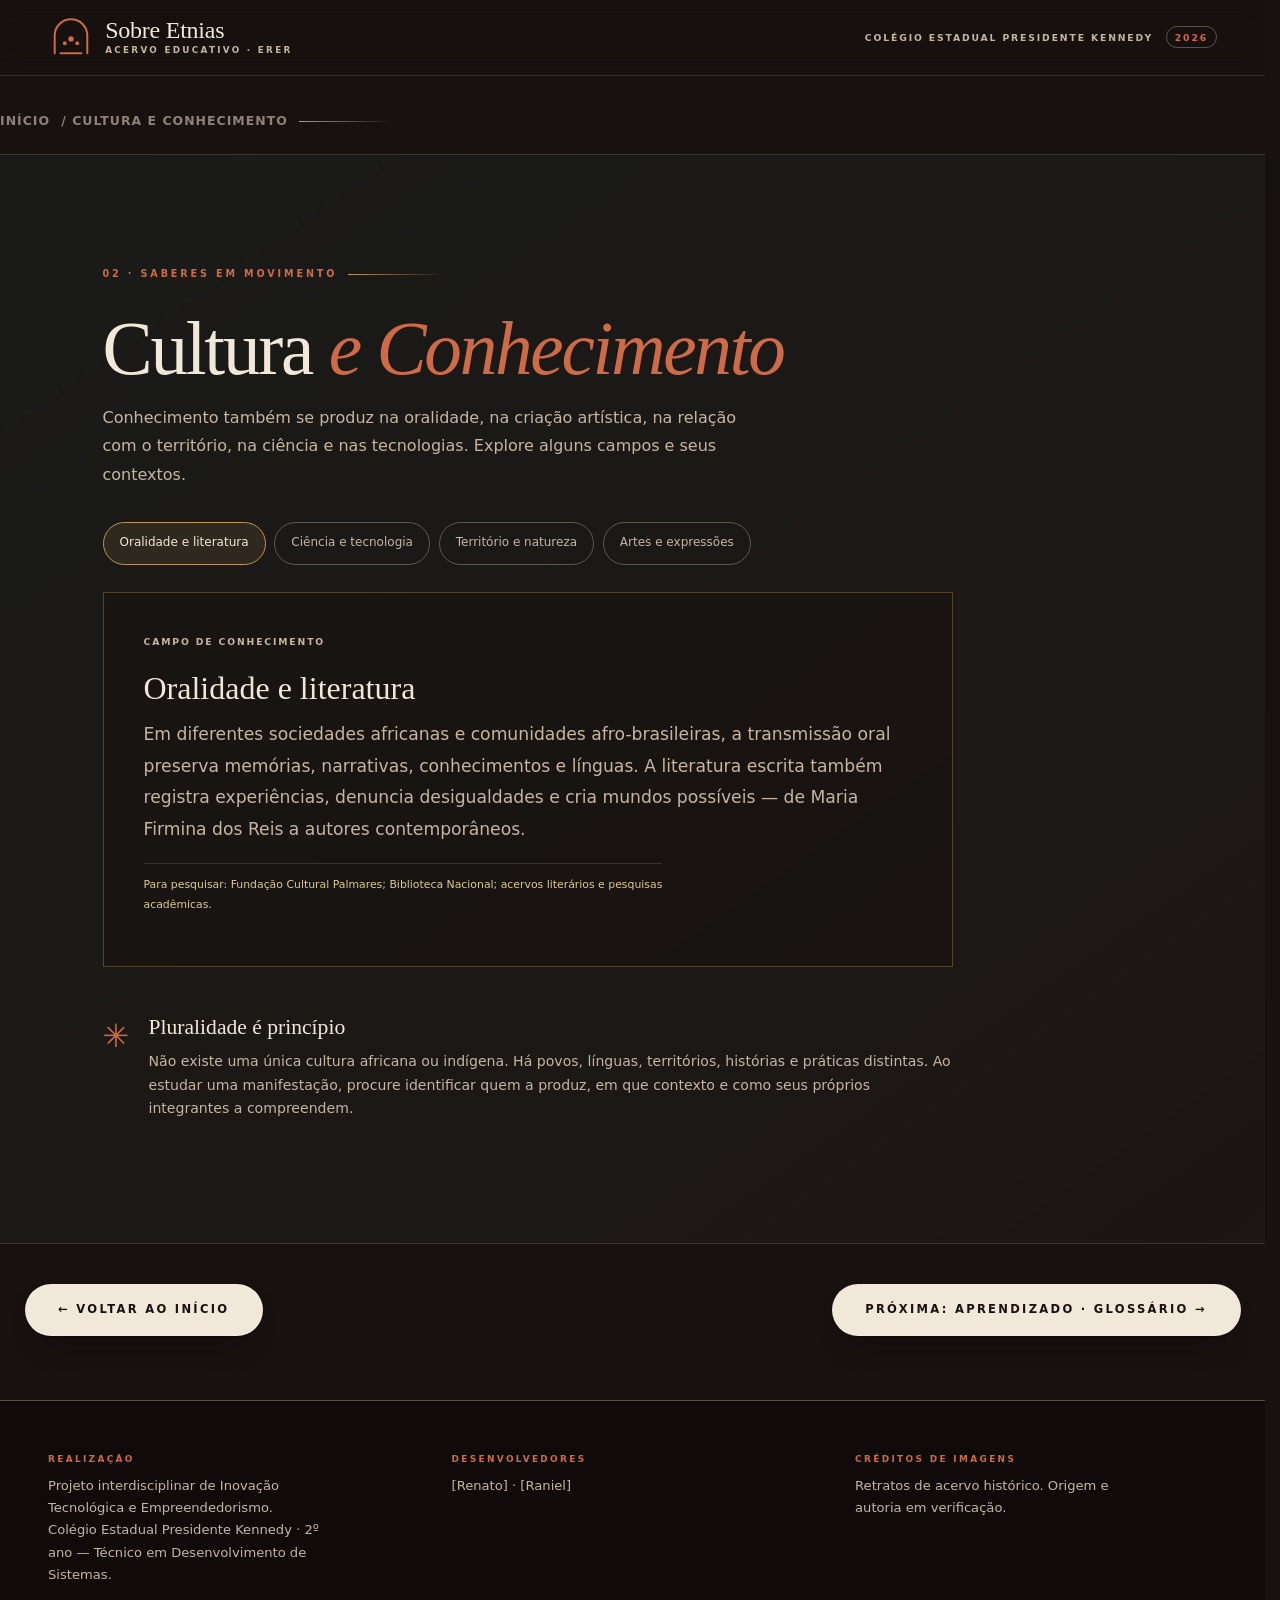
==== cultura.html @ f0e75eff "Add files via upload" ====
<!DOCTYPE html>
<html lang="pt-BR">
<head>
  <meta charset="utf-8">
  <meta name="viewport" content="width=device-width, initial-scale=1">
  <title>Cultura e Conhecimento — Sobre Etnias</title>
  <meta name="description" content="Saberes em movimento no acervo educativo Sobre Etnias.">
  <meta name="theme-color" content="#171110">
  <link rel="stylesheet" href="style.css">
</head>
<body>
  <div class="pagina revelada" id="pagina">
    <header class="cabecalho">
      <div class="assinatura">
        <span class="assinatura__simbolo" aria-hidden="true">
          <svg viewBox="0 0 48 48" width="46" height="46" role="presentation" focusable="false">
            <path d="M7 41V22.5a17 17 0 0 1 34 0V41" fill="none" stroke="currentColor" stroke-width="2.1" stroke-linecap="round"/>
            <path d="M13 41h22" fill="none" stroke="currentColor" stroke-width="2.1" stroke-linecap="round"/>
            <circle cx="17.5" cy="30.5" r="2" fill="currentColor"/>
            <circle cx="24" cy="26" r="2.8" fill="currentColor"/>
            <circle cx="30.5" cy="30.5" r="2" fill="currentColor"/>
          </svg>
        </span>
        <div class="assinatura__texto">
          <h1 class="assinatura__nome">Sobre Etnias</h1>
          <p class="assinatura__descritor">Acervo educativo · ERER</p>
        </div>
      </div>
      <p class="cabecalho__meta">Colégio Estadual Presidente Kennedy<span class="cabecalho__ano">2026</span></p>
    </header>
<main id="conteudo" class="pagina-interna">
      <p class="rotulo"><a href="index.html">Início</a> / Cultura e Conhecimento</p>
      <section class="secao-acervo secao-acervo--alternada" id="cultura" aria-labelledby="titulo-cultura">
        <div class="secao-cabecalho"><p class="rotulo">02 · Saberes em movimento</p><h2 class="secao-titulo" id="titulo-cultura">Cultura <em>e Conhecimento</em></h2><p class="secao-intro">Conhecimento também se produz na oralidade, na criação artística, na relação com o território, na ciência e nas tecnologias. Explore alguns campos e seus contextos.</p></div>
        <div class="abas-cultura" role="tablist" aria-label="Áreas de conhecimento">
          <button class="aba-cultura is-ativa" role="tab" aria-selected="true" data-cultura="oralidade">Oralidade e literatura</button><button class="aba-cultura" role="tab" aria-selected="false" data-cultura="ciencia">Ciência e tecnologia</button><button class="aba-cultura" role="tab" aria-selected="false" data-cultura="territorio">Território e natureza</button><button class="aba-cultura" role="tab" aria-selected="false" data-cultura="artes">Artes e expressões</button>
        </div>
        <div class="painel-cultura" id="painel-cultura" role="tabpanel" tabindex="0"><p class="painel-cultura__selo">CAMPO DE CONHECIMENTO</p><h3>Oralidade e literatura</h3><p>Em diferentes sociedades africanas e comunidades afro-brasileiras, a transmissão oral preserva memórias, narrativas, conhecimentos e línguas. A literatura escrita também registra experiências, denuncia desigualdades e cria mundos possíveis — de Maria Firmina dos Reis a autores contemporâneos.</p><p class="fonte">Para pesquisar: Fundação Cultural Palmares; Biblioteca Nacional; acervos literários e pesquisas acadêmicas.</p></div>
        <div class="destaque-cultura"><span class="destaque-cultura__sinal">✳</span><div><h3>Pluralidade é princípio</h3><p>Não existe uma única cultura africana ou indígena. Há povos, línguas, territórios, histórias e práticas distintas. Ao estudar uma manifestação, procure identificar quem a produz, em que contexto e como seus próprios integrantes a compreendem.</p></div></div>
      </section>
      <div class="navegacao-paginas">
          <a class="botao" href="index.html">← Voltar ao início</a>
          <a class="botao botao--proximo" href="glossario.html">Próxima: Aprendizado · Glossário →</a>
        </div>
    </main>
    <footer class="rodape">
      <div class="rodape__bloco">
        <p class="rodape__titulo">Realização</p>
        <p class="rodape__texto">
          Projeto interdisciplinar de Inovação Tecnológica e Empreendedorismo.<br>
          Colégio Estadual Presidente Kennedy · 2º ano — Técnico em Desenvolvimento de Sistemas.
        </p>
      </div>
      <div class="rodape__bloco">
        <p class="rodape__titulo">Desenvolvedores</p>
        <p class="rodape__texto">[Renato] · [Raniel]</p>
      </div>
      <div class="rodape__bloco">
        <p class="rodape__titulo">Créditos de imagens</p>
        <p class="rodape__texto">
          Retratos de acervo histórico. Origem e autoria em verificação.
        </p>
      </div>
    </footer>
  </div>
  <script src="script.js" defer></script>
</body>
</html>
---- style.css ----
/* ============================================================
   SOBRE ETNIAS — folha de estilo
   Projeto ERER · Colégio Estadual Presidente Kennedy
   ------------------------------------------------------------
   1. Tokens de design
   2. Base e acessibilidade
   3. Abertura do fólio (etapa 1)
   4. Tela de entrada (layout)
   5. Tela de entrada (movimento)
   6. Cabeçalho e página
   7. Responsivo
   8. Movimento reduzido
   ============================================================ */

/* ------------------------------------------------------------
   1. TOKENS
   ------------------------------------------------------------ */
:root {
  /* Cores — paleta editorial e cultural, tema escuro e sóbrio */
  --cor-fundo:        #171110;  /* marrom-carvão (fundo principal) */
  --cor-fundo-alto:   #221A16;  /* luz do gradiente */
  --cor-fundo-baixo:  #100B0A;  /* sombra / rodapé */
  --cor-superficie:   #2A211C;
  --cor-texto:        #F2E8D9;  /* creme (texto principal) */
  --cor-texto-suave:  #C7B5A1;  /* areia (texto secundário) */
  --cor-destaque:     #CE6A45;  /* terracota sóbria, clareada para o escuro */
  --cor-destaque-esc: #A9502C;  /* terracota profunda (estados) */
  --cor-ouro:         #C09555;  /* ouro queimado */
  --cor-ouro-claro:   #E0C892;
  --cor-verde:        #2C6152;
  --cor-linha:        rgba(242, 232, 217, .14);
  --cor-linha-forte:  rgba(242, 232, 217, .30);

  /* Tipografia */
  --fonte-titulo: "Bodoni MT", Didot, "Playfair Display", Georgia, "Times New Roman", serif;
  --fonte-corpo:  "Segoe UI", system-ui, -apple-system, "Helvetica Neue", Arial, sans-serif;

  /* Medidas */
  --gutter: clamp(1.1rem, 4vw, 3rem);
  --raio-arco: 999px 999px 10px 10px;

  /* Sombras — base preta, para leitura no fundo escuro */
  --sombra-baixa: 0 1px 2px rgba(0, 0, 0, .45), 0 16px 36px -22px rgba(0, 0, 0, .9);
  --sombra-alta:  0 2px 5px rgba(0, 0, 0, .5), 0 36px 68px -30px rgba(0, 0, 0, .95);

  /* Movimento */
  --ease-saida:   cubic-bezier(.19, 1, .22, 1);
  --ease-cortina: cubic-bezier(.76, 0, .24, 1);
  --ease-folha:   cubic-bezier(.55, .06, .26, 1);

  /* Textura de papel (SVG embutido, sem dependência externa) */
  --grao: url("data:image/svg+xml,%3Csvg xmlns='http://www.w3.org/2000/svg' width='160' height='160'%3E%3Cfilter id='g'%3E%3CfeTurbulence type='fractalNoise' baseFrequency='0.85' numOctaves='4' stitchTiles='stitch'/%3E%3C/filter%3E%3Crect width='160' height='160' filter='url(%23g)'/%3E%3C/svg%3E");
}

/* ------------------------------------------------------------
   2. BASE
   ------------------------------------------------------------ */
*,
*::before,
*::after { box-sizing: border-box; }

html {
  -webkit-text-size-adjust: 100%;
  scrollbar-gutter: stable;
  scroll-behavior: smooth;
  color-scheme: dark;
}

body {
  margin: 0;
  background: var(--cor-fundo);
  color: var(--cor-texto);
  font-family: var(--fonte-corpo);
  font-size: clamp(1rem, .96rem + .2vw, 1.075rem);
  line-height: 1.65;
  overflow-x: clip;
  -webkit-font-smoothing: antialiased;
  text-rendering: optimizeLegibility;
}

body.travado { overflow: hidden; }

img { max-width: 100%; height: auto; }

p { margin: 0 0 1em; }

/* Seleção de texto legível sobre terracota */
::selection {
  background: rgba(206, 106, 69, .42);
  color: var(--cor-texto);
}

/* Foco visível e consistente em toda a aplicação */
:where(a, button, [tabindex]):focus-visible {
  outline: 2px solid var(--cor-destaque);
  outline-offset: 3px;
  border-radius: 3px;
}

/* A entrada (etapa 2) só entra em cena quando o fólio termina de
   abrir. Até lá, as animações ficam paradas no primeiro quadro. */
.entrada:not(.is-pronta) .entrada__conteudo,
.entrada:not(.is-pronta) .entrada__conteudo *,
.entrada:not(.is-pronta) .marca__anel::after {
  animation-play-state: paused;
}

/* ------------------------------------------------------------
   3. ABERTURA DO FÓLIO — ETAPA 1
   ------------------------------------------------------------ */
/* Palco do fólio — fundo opaco que cobre a entrada até a abertura */
.folio {
  position: absolute;
  inset: 0;
  z-index: 6;
  display: grid;
  place-items: center;
  padding: clamp(.75rem, 3vh, 2.25rem) var(--gutter);
  overflow: hidden;
  background:
    radial-gradient(115% 90% at 50% 36%,
      #251B16 0%,
      var(--cor-fundo) 54%,
      var(--cor-fundo-baixo) 100%);
  perspective: 3000px;
  perspective-origin: 50% 44%;
  cursor: pointer;
  transition:
    opacity .55s ease,
    filter .55s ease,
    transform .55s var(--ease-saida);
}

.folio[hidden] { display: none; }

.folio.is-fora {
  opacity: 0;
  filter: blur(4px);
  transform: scale(1.035);
  pointer-events: none;
}

/* O volume fechado nasce centralizado; ao abrir, o espalhamento
   (duas páginas) desliza para o centro da tela. */
.folio__cena {
  position: relative;
  width: min(92vw, 980px, 118vh);
  aspect-ratio: 3 / 2;
  translate: -25% 0;
  transform-style: preserve-3d;
  opacity: 0;
  animation: folio-surge .7s var(--ease-saida) .05s forwards;
  transition: translate 1.05s var(--ease-saida);
}

.folio.is-abrindo .folio__cena { translate: 0 0; }

@keyframes folio-surge {
  from { opacity: 0; }
  to   { opacity: 1; }
}

.folio__volume {
  position: absolute;
  inset: 0;
  transform-style: preserve-3d;
}

/* Página direita — o miolo que fica exposto */
.folio__pagina--dir {
  position: absolute;
  top: 0;
  bottom: 0;
  left: 50%;
  width: 50%;
  overflow: hidden;
  border-radius: 0 5px 5px 0;
  background:
    radial-gradient(120% 100% at 76% 10%,
      #2B211A 0%,
      #201812 58%,
      #18120F 100%);
  box-shadow:
    inset 0 0 0 1px rgba(192, 149, 85, .22),
    inset 0 0 46px rgba(0, 0, 0, .45),
    0 30px 60px -30px rgba(0, 0, 0, .95);
}

/* Sombra da lombada, à esquerda da página direita */
.folio__pagina--dir::before {
  content: "";
  position: absolute;
  inset: 0 auto 0 0;
  width: 22%;
  z-index: 3;
  background: linear-gradient(90deg,
      rgba(0, 0, 0, .66),
      rgba(0, 0, 0, .18) 56%,
      transparent);
  pointer-events: none;
}

/* ------------------------------------------------------------
   As duas folhas
   ------------------------------------------------------------ */
.folio__folha {
  position: absolute;
  top: 0;
  bottom: 0;
  left: 50%;
  width: 50%;
  transform-origin: left center;
  transform-style: preserve-3d;
  transition: transform .85s var(--ease-folha);
  will-change: transform;
}

/* z próprio de cada folha: capa na frente quando fechada,
   guarda na frente depois de virada */
.folio__folha--guarda { transform: translateZ(3px) rotateY(0deg); }
.folio__folha--capa   { transform: translateZ(6px) rotateY(0deg); }

.folio.is-abrindo .folio__folha--capa {
  transform: translateZ(2px) rotateY(-180deg);
}

.folio.is-virando .folio__folha--guarda {
  transform: translateZ(6px) rotateY(-180deg);
}

.folio__face {
  position: absolute;
  inset: 0;
  overflow: hidden;
  -webkit-backface-visibility: hidden;
  backface-visibility: hidden;
}

.folio__face--frente { border-radius: 0 5px 5px 0; }
.folio__face--verso  { transform: rotateY(180deg); border-radius: 5px 0 0 5px; }

/* ------------------------------------------------------------
   Capa (couro e ouro)
   ------------------------------------------------------------ */
.folio__folha--capa .folio__face--frente {
  display: flex;
  flex-direction: column;
  align-items: center;
  justify-content: center;
  gap: clamp(.45rem, 1.6vh, 1.05rem);
  padding: 9%;
  text-align: center;
  border-radius: 3px 6px 6px 3px;
  background:
    radial-gradient(120% 90% at 32% 18%,
      #3A2A20 0%,
      #251A14 46%,
      #170F0C 100%);
  box-shadow:
    inset 0 0 0 1px rgba(192, 149, 85, .26),
    inset 0 0 80px rgba(0, 0, 0, .7),
    0 30px 60px -26px rgba(0, 0, 0, .95);
}

/* Lombada */
.folio__folha--capa .folio__face--frente::before {
  content: "";
  position: absolute;
  inset: 0 auto 0 0;
  width: 8%;
  background: linear-gradient(90deg,
      rgba(0, 0, 0, .62),
      rgba(0, 0, 0, .16) 62%,
      transparent);
  box-shadow: inset -1px 0 0 rgba(192, 149, 85, .22);
}

/* Corte das páginas (fore-edge) */
.folio__folha--capa .folio__face--frente::after {
  content: "";
  position: absolute;
  inset: 1.5% 0 1.5% auto;
  width: 4px;
  opacity: .55;
  background: repeating-linear-gradient(
    to bottom,
    rgba(242, 232, 217, .38) 0 1px,
    rgba(242, 232, 217, .04) 1px 3px);
}

.capa__emblema {
  display: grid;
  place-items: center;
  width: clamp(46px, 8.5vh, 72px);
  aspect-ratio: 1;
  border: 1px solid rgba(192, 149, 85, .45);
  border-radius: 50%;
  color: var(--cor-ouro-claro);
  box-shadow:
    inset 0 0 0 1px rgba(0, 0, 0, .4),
    0 0 26px rgba(192, 149, 85, .12);
}

.capa__emblema svg { width: 56%; height: 56%; }

.capa__titulo {
  display: flex;
  flex-direction: column;
  align-items: center;
  font-family: var(--fonte-titulo);
  font-size: clamp(1.5rem, 4.4vh, 2.8rem);
  line-height: .94;
  letter-spacing: -.02em;
  color: var(--cor-texto);
}

.capa__titulo em {
  font-style: italic;
  color: var(--cor-ouro-claro);
}

.capa__filete {
  width: clamp(56px, 26%, 128px);
  height: 1px;
  background: linear-gradient(90deg, transparent, var(--cor-ouro), transparent);
}

.capa__selo {
  font-size: clamp(.44rem, 1vh, .6rem);
  font-weight: 600;
  letter-spacing: .26em;
  text-transform: uppercase;
  color: var(--cor-texto-suave);
}

/* ------------------------------------------------------------
   Folha de guarda (página de rosto)
   ------------------------------------------------------------ */
.folio__folha--guarda .folio__face--frente {
  display: flex;
  flex-direction: column;
  align-items: center;
  justify-content: center;
  gap: clamp(.4rem, 1.4vh, .9rem);
  padding: 8%;
  text-align: center;
  border-radius: 3px 5px 5px 3px;
  background: radial-gradient(120% 100% at 26% 16%,
      #2A211A 0%,
      #201812 56%,
      #191310 100%);
  box-shadow:
    inset 0 0 0 1px rgba(192, 149, 85, .16),
    inset 0 0 60px rgba(0, 0, 0, .55);
}

.guarda__marca {
  font-family: var(--fonte-titulo);
  font-size: clamp(.85rem, 2.5vh, 1.45rem);
  letter-spacing: .02em;
  color: var(--cor-texto);
}

.guarda__filete {
  width: clamp(46px, 42%, 118px);
  height: 1px;
  background: linear-gradient(90deg, transparent, rgba(192, 149, 85, .7), transparent);
}

.guarda__lema {
  font-size: clamp(.4rem, .9vh, .54rem);
  font-weight: 600;
  letter-spacing: .22em;
  text-transform: uppercase;
  color: var(--cor-texto-suave);
}

/* Guarda-verso = página esquerda do espalhamento */
.folio__folha--guarda .folio__face--verso {
  background: radial-gradient(120% 100% at 70% 14%,
      #2A211A 0%,
      #201812 58%,
      #18120F 100%);
  box-shadow:
    inset 0 0 0 1px rgba(192, 149, 85, .22),
    inset 0 0 46px rgba(0, 0, 0, .45);
}

/* Sombra da lombada, à direita da página esquerda */
.folio__folha--guarda .folio__face--verso::after {
  content: "";
  position: absolute;
  inset: 0 0 0 auto;
  width: 22%;
  z-index: 3;
  background: linear-gradient(270deg,
      rgba(0, 0, 0, .62),
      rgba(0, 0, 0, .16) 56%,
      transparent);
  pointer-events: none;
}

/* Verso da capa — guarda interna com moldura discreta */
.folio__folha--capa .folio__face--verso {
  background: radial-gradient(120% 100% at 30% 18%,
      #241B15 0%,
      #1B1410 62%,
      #150F0C 100%);
  box-shadow: inset 0 0 0 1px rgba(192, 149, 85, .1);
}

.folio__folha--capa .folio__face--verso::before {
  content: "";
  position: absolute;
  inset: 6%;
  border: 1px solid rgba(192, 149, 85, .14);
}

/* ------------------------------------------------------------
   Prancha — o retrato impresso em cada página
   ------------------------------------------------------------ */
.prancha {
  position: absolute;
  inset: 0;
  display: grid;
  grid-template-rows: minmax(0, 1fr) auto;
  gap: clamp(.28rem, 1.1vh, .75rem);
  margin: 0;
  padding: clamp(.55rem, 2.4vh, 1.7rem) clamp(.5rem, 2.2vw, 1.5rem);
}

.prancha__moldura {
  position: relative;
  justify-self: stretch;
  width: 100%;
  min-height: 0;
  overflow: hidden;
  border-radius: 2px;
  background: var(--cor-superficie);
  box-shadow:
    inset 0 0 0 1px rgba(192, 149, 85, .42),
    0 14px 30px -18px rgba(0, 0, 0, .9);
}

.prancha__img {
  display: block;
  width: 100%;
  height: 100%;
  object-fit: cover;
  object-position: 50% 22%;
  filter: grayscale(1) sepia(.45) contrast(1.02) brightness(.9);
}

.prancha__tinta {
  position: absolute;
  inset: 0;
  background: linear-gradient(160deg, rgba(206, 106, 69, .48), rgba(44, 97, 82, .34));
  mix-blend-mode: multiply;
  opacity: .3;
  pointer-events: none;
}

.prancha__legenda {
  display: grid;
  justify-items: center;
  gap: .08rem;
  text-align: center;
  font-size: .52rem;
  letter-spacing: .18em;
  text-transform: uppercase;
  line-height: 1.4;
  color: var(--cor-texto-suave);
  opacity: 0;
  transform: translateY(6px);
  transition: opacity .6s ease, transform .6s var(--ease-saida);
}

.folio.is-aberto .prancha__legenda {
  opacity: 1;
  transform: none;
}

.prancha__nome {
  font-family: var(--fonte-titulo);
  font-style: italic;
  font-size: clamp(.82rem, 2.1vh, 1.18rem);
  letter-spacing: .01em;
  text-transform: none;
  color: var(--cor-texto);
}

.prancha__nota {
  font-size: clamp(.4rem, .95vh, .52rem);
  letter-spacing: .12em;
}

/* ------------------------------------------------------------
   4. TELA DE ENTRADA — LAYOUT
   ------------------------------------------------------------ */
.entrada {
  position: fixed;
  inset: 0;
  z-index: 100;
  display: grid;
  place-items: center;
  padding: clamp(1.25rem, 4vh, 3rem) var(--gutter);
  overflow: hidden;
  isolation: isolate;
}

/* O diálogo recebe foco programático apenas para anunciar a tela
   ao leitor de tela; o anel de foco não é necessário aqui. */
.entrada:focus { outline: none; }

.entrada[hidden] { display: none; }

/* Painéis da cortina. O gradiente é desenhado em escala de viewport
   inteira e recortado em cada metade, para que as duas se encontrem
   sem emenda no centro. */
.entrada__painel {
  position: absolute;
  top: 0;
  bottom: 0;
  width: calc(50% + 1px);
  background-color: var(--cor-fundo);
  background-image: radial-gradient(125% 95% at 50% 6%,
      var(--cor-fundo-alto) 0%,
      var(--cor-fundo) 44%,
      var(--cor-fundo-baixo) 100%);
  background-size: 100vw 100vh;
  background-repeat: no-repeat;
  will-change: transform;
}

.entrada__painel--esq {
  left: 0;
  background-position: left top;
}

.entrada__painel--dir {
  right: 0;
  background-position: right top;
}

/* Fio de ouro na emenda central */
.entrada__painel--esq::after {
  content: "";
  position: absolute;
  top: 8%;
  bottom: 8%;
  right: 0;
  width: 1px;
  background: linear-gradient(to bottom,
      transparent,
      rgba(192, 149, 85, .55) 22%,
      rgba(192, 149, 85, .55) 78%,
      transparent);
}

.entrada__conteudo {
  position: relative;
  z-index: 2;
  width: min(1180px, 100%);
  display: grid;
  grid-template-columns: auto minmax(0, 1fr) auto;
  grid-template-areas:
    "selo  selo  selo"
    "esq   marca dir"
    "acoes acoes acoes";
  align-items: center;
  justify-items: center;
  row-gap: clamp(1rem, 3vh, 2.4rem);
  column-gap: clamp(1rem, 4vw, 3.2rem);
  text-align: center;
}

/* Selo institucional */
.entrada__selo {
  grid-area: selo;
  display: flex;
  align-items: center;
  justify-content: center;
  gap: .65rem;
  margin: 0;
  font-size: clamp(.58rem, .52rem + .28vw, .7rem);
  font-weight: 600;
  letter-spacing: .26em;
  text-transform: uppercase;
  color: var(--cor-destaque);
  opacity: 0;
  animation: surgir .9s var(--ease-saida) .05s forwards;
}

.entrada__selo-sep { color: var(--cor-ouro); }

.entrada__selo span:first-child::before,
.entrada__selo span:last-child::after {
  content: "";
  display: inline-block;
  width: clamp(18px, 3vw, 46px);
  height: 1px;
  margin-inline: .65rem;
  vertical-align: middle;
  background: linear-gradient(90deg, transparent, var(--cor-ouro));
}

.entrada__selo span:last-child::after {
  background: linear-gradient(90deg, var(--cor-ouro), transparent);
}

/* Assinatura tipográfica */
.marca {
  grid-area: marca;
  position: relative;
  display: grid;
  justify-items: center;
  gap: .55rem;
  padding-block: .35rem;
}

.marca__anel {
  position: absolute;
  top: 50%;
  left: 50%;
  width: clamp(280px, 40vw, 520px);
  aspect-ratio: 1;
  translate: -50% -50%;
  border: 1px solid rgba(192, 149, 85, .3);
  border-radius: 50%;
  opacity: 0;
  animation: surgir 1.6s ease-out .15s forwards;
  pointer-events: none;
}

.marca__anel::before {
  content: "";
  position: absolute;
  inset: 11%;
  border: 1px solid var(--cor-linha);
  border-radius: 50%;
}

.marca__anel::after {
  content: "";
  position: absolute;
  inset: 24%;
  border: 1px dashed rgba(192, 149, 85, .28);
  border-radius: 50%;
  animation: girar 90s linear infinite;
}

.marca__titulo {
  position: relative;
  margin: 0;
  font-family: var(--fonte-titulo);
  font-weight: 400;
  font-size: clamp(3.1rem, 10.5vw, 8.25rem);
  line-height: .88;
  letter-spacing: -.025em;
  text-align: center;
}

/* Máscara de cada linha — as letras sobem por trás dela */
.marca__linha {
  display: block;
  overflow: hidden;
  padding-block: .045em;
  perspective: 700px;
}

.marca__linha--destaque {
  color: var(--cor-destaque);
  font-style: italic;
}

.letra {
  display: inline-block;
  transform-origin: 50% 100%;
  opacity: 0;
  transform: translateY(112%) rotateX(-58deg);
  animation: letra-sobe .98s var(--ease-saida) forwards;
  animation-delay: calc(var(--i) * 40ms + .1s);
  will-change: transform, opacity;
}

.marca__filete {
  display: block;
  width: min(230px, 56%);
  height: 1px;
  margin-top: .2rem;
  background: linear-gradient(90deg, transparent, var(--cor-ouro), transparent);
  transform: scaleX(0);
  animation: filete-abre .95s var(--ease-saida) .72s forwards;
}

.marca__lema {
  margin: 0;
  font-size: clamp(.58rem, .52rem + .26vw, .7rem);
  font-weight: 600;
  letter-spacing: .34em;
  text-transform: uppercase;
  color: var(--cor-texto-suave);
  opacity: 0;
  animation: surgir .9s var(--ease-saida) .82s forwards;
}

/* Palco 3D dos retratos.
   .palco usa display:contents para que os retratos ocupem as áreas
   "esq" e "dir" do grid da entrada. A perspectiva é aplicada no
   próprio retrato, junto com a rotação de paralaxe. */
.palco { display: contents; }

.retrato {
  margin: 0;
  width: clamp(132px, 16.5vw, 226px);
  display: grid;
  gap: .7rem;
  justify-items: center;
  translate: 0 var(--deslocamento, 0);
  /* Paralaxe 3D — variáveis escritas pelo JS (script.js) */
  transform:
    perspective(1400px)
    rotateY(calc(var(--px, 0) * 7deg))
    rotateX(calc(var(--py, 0) * -5deg))
    translateZ(calc(var(--dz, 0) * 11px));
  transition: transform .55s var(--ease-saida);
  will-change: transform;
}

.retrato--esq {
  grid-area: esq;
  --deslocamento: 14px;
}

.retrato--dir {
  grid-area: dir;
  --deslocamento: -10px;
}

.retrato__quadro {
  position: relative;
  width: 100%;
  aspect-ratio: 3 / 4;
  border-radius: var(--raio-arco);
  overflow: hidden;
  background: var(--cor-superficie);
  box-shadow: inset 0 0 0 1px rgba(242, 232, 217, .10), var(--sombra-alta);
  outline: 1px solid rgba(192, 149, 85, .45);
  outline-offset: 7px;
}

.retrato--esq .retrato__quadro {
  animation: retrato-entra 1.2s var(--ease-saida) .5s both;
}

.retrato--dir .retrato__quadro {
  animation: retrato-entra 1.2s var(--ease-saida) .6s both;
}

.retrato__img {
  display: block;
  width: 100%;
  height: 100%;
  object-fit: cover;
  object-position: 50% 26%;
  filter: grayscale(1) sepia(.42) contrast(1.03) brightness(.96);
  animation: revelar-foto 2.2s ease-out .62s forwards;
}

/* Véu terracota — dá o tom duotônico do retrato */
.retrato__tinta {
  position: absolute;
  inset: 0;
  background: linear-gradient(160deg, rgba(206, 106, 69, .5), rgba(44, 97, 82, .38));
  mix-blend-mode: multiply;
  opacity: .34;
  animation: tinta-sai 2.2s ease-out .62s forwards;
  pointer-events: none;
}

.retrato__legenda {
  display: grid;
  gap: .12rem;
  width: 100%;
  font-size: .56rem;
  letter-spacing: .2em;
  text-transform: uppercase;
  color: var(--cor-texto-suave);
  line-height: 1.45;
}

.retrato__nome {
  font-family: var(--fonte-titulo);
  font-style: italic;
  font-size: clamp(.92rem, .86rem + .3vw, 1.06rem);
  letter-spacing: .01em;
  text-transform: none;
  color: var(--cor-texto);
}

.retrato__detalhe {
  display: block;
  margin-inline: auto;
  font-size: .53rem;
  letter-spacing: .13em;
}

/* Ações */
.entrada__acoes {
  grid-area: acoes;
  display: grid;
  gap: .55rem;
  justify-items: center;
  margin-top: clamp(.4rem, 1.6vh, 1rem);
  opacity: 0;
  /* Fora da árvore de foco até o fólio terminar de abrir */
  visibility: hidden;
  animation: surgir .9s var(--ease-saida) 1.05s forwards;
}

.entrada.is-pronta .entrada__acoes { visibility: visible; }

.botao {
  position: relative;
  display: inline-flex;
  align-items: center;
  gap: .8rem;
  padding: 1.02rem 2.1rem;
  border: 0;
  border-radius: 999px;
  background: var(--cor-texto);
  color: var(--cor-fundo);
  font-family: inherit;
  font-size: .72rem;
  font-weight: 600;
  letter-spacing: .2em;
  text-transform: uppercase;
  cursor: pointer;
  overflow: hidden;
  box-shadow: var(--sombra-baixa);
  transition: transform .4s var(--ease-saida),
              box-shadow .4s var(--ease-saida);
  -webkit-tap-highlight-color: transparent;
}

.botao::before {
  content: "";
  position: absolute;
  inset: 0;
  background: var(--cor-destaque);
  transform: translateY(101%);
  transition: transform .45s var(--ease-cortina);
}

.botao > * { position: relative; }

.botao__seta { transition: transform .4s var(--ease-saida); }

.botao:hover {
  transform: translateY(-2px);
  box-shadow: var(--sombra-alta);
}

.botao:hover::before { transform: translateY(0); }
.botao:hover .botao__seta { transform: translateX(5px); }

.botao:active {
  transform: translateY(0) scale(.985);
}

.pular {
  padding: .45rem .2rem;
  border: 0;
  border-bottom: 1px solid transparent;
  background: none;
  color: var(--cor-texto-suave);
  font-family: inherit;
  font-size: .6rem;
  letter-spacing: .22em;
  text-transform: uppercase;
  cursor: pointer;
  transition: color .3s, border-color .3s;
}

.pular:hover {
  color: var(--cor-texto);
  border-bottom-color: var(--cor-ouro);
}

/* Grão de papel por cima de tudo, inclusive do fólio */
.entrada__grao {
  position: absolute;
  inset: 0;
  z-index: 9;
  background-image: var(--grao);
  background-size: 160px 160px;
  opacity: .06;
  mix-blend-mode: screen;
  pointer-events: none;
  transition: opacity .4s ease;
}

/* ------------------------------------------------------------
   5. TELA DE ENTRADA — MOVIMENTO (chaves)
   ------------------------------------------------------------ */
@keyframes letra-sobe {
  0%   { opacity: 0; transform: translateY(112%) rotateX(-58deg); }
  55%  { opacity: 1; }
  100% { opacity: 1; transform: translateY(0) rotateX(0deg); }
}

@keyframes surgir {
  from { opacity: 0; transform: translateY(10px); }
  to   { opacity: 1; transform: translateY(0); }
}

@keyframes filete-abre {
  from { transform: scaleX(0); opacity: 0; }
  to   { transform: scaleX(1); opacity: 1; }
}

@keyframes retrato-entra {
  0% {
    opacity: 0;
    transform: translateY(52px) scale(.94);
    filter: blur(6px);
  }
  100% {
    opacity: 1;
    transform: translateY(0) scale(1);
    filter: blur(0);
  }
}

@keyframes revelar-foto {
  from { filter: grayscale(1) sepia(.55) contrast(.96) brightness(.88); }
  to   { filter: grayscale(.55) sepia(.14) contrast(1.05) brightness(.96); }
}

@keyframes tinta-sai {
  from { opacity: .5; }
  to   { opacity: .14; }
}

@keyframes girar {
  to { rotate: 360deg; }
}

/* Saída — cortina se abre */
.entrada__painel {
  transition: transform .9s var(--ease-cortina);
}

.entrada.is-saindo .entrada__conteudo {
  animation: conteudo-sai .42s cubic-bezier(.55, 0, .85, .3) forwards;
}

.entrada.is-saindo .entrada__grao { opacity: 0; }

.entrada.is-saindo .entrada__painel--esq { transform: translate3d(-101%, 0, 0); }
.entrada.is-saindo .entrada__painel--dir { transform: translate3d(101%, 0, 0); }

@keyframes conteudo-sai {
  to {
    opacity: 0;
    transform: translateY(-14px) scale(.985);
    filter: blur(3px);
  }
}

/* ------------------------------------------------------------
   6. CABEÇALHO E PÁGINA
   ------------------------------------------------------------ */
.pagina {
  display: flex;
  flex-direction: column;
  min-height: 100dvh;
}

.cabecalho {
  position: sticky;
  top: 0;
  z-index: 20;
  display: flex;
  flex-wrap: wrap;
  gap: 1rem;
  align-items: center;
  justify-content: space-between;
  padding: .9rem var(--gutter);
  border-bottom: 1px solid var(--cor-linha);
  background: rgba(23, 17, 16, .78);
  -webkit-backdrop-filter: blur(10px);
  backdrop-filter: blur(10px);
}

.assinatura {
  display: flex;
  align-items: center;
  gap: .7rem;
}

.assinatura__simbolo {
  display: grid;
  place-items: center;
  color: var(--cor-destaque);
}

.assinatura__texto { display: grid; gap: .05rem; }

.assinatura__nome {
  margin: 0;
  font-family: var(--fonte-titulo);
  font-size: 1.5rem;
  font-weight: 400;
  line-height: 1;
  letter-spacing: -.01em;
}

.assinatura__descritor {
  margin: 0;
  font-size: .55rem;
  font-weight: 600;
  letter-spacing: .26em;
  text-transform: uppercase;
  color: var(--cor-texto-suave);
}

.cabecalho__meta {
  display: flex;
  align-items: center;
  gap: .8rem;
  margin: 0;
  font-size: .58rem;
  font-weight: 600;
  letter-spacing: .2em;
  text-transform: uppercase;
  color: var(--cor-texto-suave);
}

.cabecalho__ano {
  padding: .15rem .5rem;
  border: 1px solid var(--cor-linha-forte);
  border-radius: 999px;
  color: var(--cor-destaque);
}

.heroi {
  width: min(1060px, 100%);
  margin-inline: auto;
  padding: clamp(2.6rem, 7vw, 6rem) var(--gutter) clamp(3.5rem, 9vw, 7rem);
}

.rotulo {
  display: inline-flex;
  align-items: center;
  gap: .7rem;
  margin: 0 0 clamp(1rem, 2.5vw, 1.8rem);
  font-size: .6rem;
  font-weight: 600;
  letter-spacing: .3em;
  text-transform: uppercase;
  color: var(--cor-destaque);
}

.rotulo::after {
  content: "";
  width: clamp(40px, 8vw, 96px);
  height: 1px;
  background: linear-gradient(90deg, var(--cor-ouro), transparent);
}

.heroi__titulo {
  max-width: 20ch;
  margin: 0 0 clamp(1.2rem, 2.6vw, 1.9rem);
  font-family: var(--fonte-titulo);
  font-size: clamp(2.35rem, 6.2vw, 4.6rem);
  font-weight: 400;
  line-height: 1.04;
  letter-spacing: -.028em;
  text-wrap: balance;
}

.heroi__titulo em {
  color: var(--cor-destaque);
  font-style: italic;
}

.heroi__titulo:focus { outline: none; }

.heroi__texto {
  max-width: 62ch;
  margin: 0;
  font-size: clamp(.98rem, .94rem + .25vw, 1.1rem);
  line-height: 1.75;
  color: var(--cor-texto-suave);
}

/* Índice das próximas seções */
.indice {
  margin: clamp(2.4rem, 6vw, 4rem) 0 0;
  padding: 0;
  list-style: none;
  border-top: 1px solid var(--cor-linha);
}

.indice__item {
  display: grid;
  grid-template-columns: 2.6rem minmax(0, 1fr) auto;
  gap: 1rem;
  align-items: baseline;
  padding: .95rem .25rem;
  border-bottom: 1px solid var(--cor-linha);
}

.indice__numero {
  font-family: var(--fonte-titulo);
  font-style: italic;
  font-size: .95rem;
  color: var(--cor-ouro);
}

.indice__nome {
  font-size: clamp(.95rem, .9rem + .3vw, 1.15rem);
  letter-spacing: -.01em;
}

.indice__status {
  font-size: .54rem;
  font-weight: 600;
  letter-spacing: .22em;
  text-transform: uppercase;
  color: var(--cor-texto-suave);
}

.rodape {
  display: grid;
  gap: clamp(1.4rem, 4vw, 2.6rem);
  grid-template-columns: repeat(auto-fit, minmax(min(100%, 220px), 1fr));
  padding: clamp(2rem, 5vw, 3.2rem) var(--gutter);
  border-top: 1px solid var(--cor-linha-forte);
  background: var(--cor-fundo-baixo);
  font-size: .82rem;
}

.rodape__titulo {
  margin: 0 0 .5rem;
  font-size: .56rem;
  font-weight: 700;
  letter-spacing: .26em;
  text-transform: uppercase;
  color: var(--cor-destaque);
}

.rodape__texto {
  margin: 0;
  max-width: 34ch;
  line-height: 1.7;
  color: var(--cor-texto-suave);
}

/* Entrada suave do conteúdo ao final da cortina */
.pagina.revelada .heroi__titulo {
  animation: heroi-entra .9s var(--ease-saida) both;
}

.pagina.revelada .heroi__texto,
.pagina.revelada .indice {
  animation: surgir .8s var(--ease-saida) .12s both;
}

@keyframes heroi-entra {
  from { opacity: 0; transform: translateY(18px); }
  to   { opacity: 1; transform: translateY(0); }
}

/* ------------------------------------------------------------
   7. RESPONSIVO
   ------------------------------------------------------------ */

/* Celular — o fólio fica mais alto e estreito, como um livro de mão */
@media (max-width: 700px) {
  .folio { padding-inline: .75rem; }

  .folio__cena {
    width: min(94vw, 68vh);
    aspect-ratio: 4 / 5;
  }

  .prancha { padding: clamp(.45rem, 1.6vh, 1rem) clamp(.4rem, 2vw, .9rem); }

  .capa__selo,
  .guarda__lema { letter-spacing: .16em; }
}

/* Tablet e celular — retratos lado a lado abaixo da assinatura */
@media (max-width: 860px) {
  .entrada__conteudo {
    grid-template-columns: 1fr 1fr;
    grid-template-areas:
      "selo  selo"
      "marca marca"
      "esq   dir"
      "acoes acoes";
    align-items: end;
    row-gap: clamp(.85rem, 2.6vh, 1.6rem);
  }

  .marca__anel { width: clamp(250px, 78vw, 400px); }

  .retrato {
    width: clamp(112px, 34vw, 172px);
    --deslocamento: 0;
    transform: none;
  }

  .retrato--esq { justify-self: end; margin-right: .35rem; }
  .retrato--dir { justify-self: start; margin-left: .35rem; }

  .retrato__nome { font-size: .82rem; }
  .retrato__detalhe { font-size: .46rem; letter-spacing: .08em; }
}

@media (max-width: 520px) {
  .entrada { padding-inline: 1rem; }

  .marca__titulo { font-size: clamp(2.7rem, 15vw, 4.2rem); }
  .marca__lema { letter-spacing: .22em; font-size: .55rem; }

  .entrada__selo {
    flex-direction: column;
    gap: .3rem;
    letter-spacing: .18em;
    line-height: 1.7;
  }

  .entrada__selo-sep { display: none; }
  .entrada__selo span:first-child::before,
  .entrada__selo span:last-child::after { display: none; }

  .botao { padding: .95rem 1.6rem; font-size: .66rem; }

  .cabecalho { padding-block: .7rem; }
  .assinatura__nome { font-size: 1.28rem; }
  .cabecalho__meta { font-size: .5rem; letter-spacing: .14em; }

  .indice__item {
    grid-template-columns: 2rem minmax(0, 1fr);
    row-gap: .15rem;
  }

  .indice__status { grid-column: 2; }
}

/* Telas muito baixas (celular deitado): compacta a entrada */
@media (max-height: 560px) and (orientation: landscape) {
  .marca__anel { display: none; }
  .marca__titulo { font-size: clamp(2rem, 7vh, 3.2rem); }
  .retrato { width: clamp(74px, 15vh, 118px); }
  .retrato__detalhe { display: none; }
  .entrada__conteudo { row-gap: .7rem; }
  .entrada__acoes { margin-top: .3rem; }
  .marca__lema { display: none; }
  .pular { display: none; }
}

/* ------------------------------------------------------------
   8. MOVIMENTO REDUZIDO
   ------------------------------------------------------------ */
@media (prefers-reduced-motion: reduce) {
  html { scroll-behavior: auto; }

  /* Sem abertura encenada: o fólio não aparece e a entrada já
     começa no estado final. */
  .folio { display: none !important; }

  .entrada__conteudo,
  .entrada__conteudo *,
  .marca__anel::after {
    animation-play-state: running !important;
  }

  .entrada__acoes { visibility: visible !important; }

  *,
  *::before,
  *::after {
    animation-duration: .001ms !important;
    animation-delay: 0ms !important;
    animation-iteration-count: 1 !important;
    transition-duration: .001ms !important;
    transition-delay: 0ms !important;
  }

  /* Estados finais garantidos, mesmo sem animação */
  .letra,
  .entrada__selo,
  .marca__lema,
  .marca__filete,
  .entrada__acoes,
  .retrato,
  .marca__anel {
    opacity: 1 !important;
    transform: none !important;
    filter: none !important;
  }

  .marca__filete { transform: scaleX(1) !important; }
  .retrato__img { filter: grayscale(.55) sepia(.14) contrast(1.05) brightness(.96); }
  .retrato__tinta { opacity: .14; }
  .marca__anel::after { animation: none !important; }

  .retrato__quadro { transform: none !important; }
}

/* ------------------------------------------------------------
   9. ACERVO INTERATIVO — navegação, cartões e ferramentas
   ------------------------------------------------------------ */
.menu-principal{position:sticky;top:76px;z-index:19;display:flex;gap:.35rem;justify-content:center;flex-wrap:wrap;padding:.55rem var(--gutter);background:rgba(23,17,16,.94);border-bottom:1px solid var(--cor-linha);backdrop-filter:blur(12px)}
.menu-principal__link{padding:.48rem .8rem;color:var(--cor-texto-suave);font-size:.68rem;letter-spacing:.04em;text-decoration:none;border:1px solid transparent;border-radius:999px;transition:color .2s,border-color .2s,background .2s}
.menu-principal__link:hover,.menu-principal__link.is-ativo{color:var(--cor-texto);border-color:rgba(192,149,85,.45);background:rgba(192,149,85,.08)}
.indice__nome{color:var(--cor-texto);text-decoration:none}.indice__nome:hover{color:var(--cor-destaque)}
.secao-acervo{width:min(1120px,100%);margin-inline:auto;padding:clamp(3.5rem,8vw,7rem) var(--gutter);scroll-margin-top:145px}
.secao-acervo--alternada{width:100%;max-width:none;padding-inline:max(var(--gutter),calc((100% - 1060px)/2));background:linear-gradient(145deg,rgba(44,97,82,.12),rgba(42,33,28,.3));border-block:1px solid var(--cor-linha)}
.secao-cabecalho{max-width:760px;margin-bottom:2rem}.secao-titulo{margin:0 0 1rem;font-family:var(--fonte-titulo);font-size:clamp(2.5rem,6vw,4.7rem);font-weight:400;line-height:1.02;letter-spacing:-.03em}.secao-titulo em{color:var(--cor-destaque);font-weight:400}.secao-intro{max-width:66ch;color:var(--cor-texto-suave);font-size:1rem;line-height:1.8}
.filtros,.abas-cultura{display:flex;flex-wrap:wrap;gap:.55rem;margin:1.7rem 0}.filtro,.aba-cultura{padding:.65rem 1rem;border:1px solid var(--cor-linha-forte);border-radius:999px;background:transparent;color:var(--cor-texto-suave);font:inherit;font-size:.75rem;cursor:pointer}.filtro:hover,.filtro.is-selecionado,.aba-cultura:hover,.aba-cultura.is-ativa{border-color:var(--cor-ouro);background:rgba(192,149,85,.12);color:var(--cor-texto)}
.grade-cartoes{display:grid;grid-template-columns:repeat(3,minmax(0,1fr));gap:1rem}.cartao-personagem{padding:1.35rem;border:1px solid var(--cor-linha);background:linear-gradient(155deg,rgba(42,33,28,.9),rgba(23,17,16,.8));min-width:0}.cartao-personagem[hidden]{display:none}.cartao-personagem__numero,.painel-cultura__selo{font-size:.58rem;font-weight:700;letter-spacing:.2em;color:var(--cor-ouro);text-transform:uppercase}.cartao-personagem h3,.painel-cultura h3,.destaque-cultura h3{margin:.75rem 0 .25rem;font-family:var(--fonte-titulo);font-size:1.65rem;font-weight:400}.cartao-personagem p{font-size:.87rem;color:var(--cor-texto-suave);line-height:1.75}.cartao-personagem .cartao-personagem__periodo{font-size:.68rem;color:var(--cor-destaque);letter-spacing:.06em}.fonte{padding-top:.65rem;border-top:1px solid var(--cor-linha);font-size:.68rem!important;color:var(--cor-ouro-claro)!important}.nota-editorial{margin-top:1.3rem;padding:1rem 1.2rem;border-left:2px solid var(--cor-destaque);background:rgba(206,106,69,.07);font-size:.85rem;color:var(--cor-texto-suave)}.nota-editorial strong{color:var(--cor-texto)}.nota-editorial p{margin:.35rem 0 0}
.painel-cultura{max-width:850px;min-height:245px;padding:clamp(1.4rem,4vw,2.5rem);border:1px solid rgba(192,149,85,.35);background:rgba(23,17,16,.55)}.painel-cultura h3{font-size:2rem}.painel-cultura p{max-width:75ch;color:var(--cor-texto-suave);line-height:1.85}.destaque-cultura{display:flex;gap:1.2rem;align-items:flex-start;max-width:850px;margin-top:1.4rem;padding:1.3rem 0}.destaque-cultura__sinal{font-size:2rem;color:var(--cor-destaque)}.destaque-cultura h3{margin:0 0 .3rem;font-size:1.35rem}.destaque-cultura p{margin:0;color:var(--cor-texto-suave);font-size:.88rem}
.busca-rotulo{display:block;margin:1.5rem 0 .5rem;font-size:.75rem;color:var(--cor-ouro-claro)}.busca-glossario{display:flex;align-items:center;gap:.7rem;padding:.45rem .8rem;border:1px solid var(--cor-linha-forte);background:rgba(42,33,28,.65)}.busca-glossario span{font-size:1.4rem;color:var(--cor-ouro)}.busca-glossario input{flex:1;min-width:0;padding:.6rem 0;border:0;outline:0;background:transparent;color:var(--cor-texto);font:inherit;font-size:.9rem}.busca-glossario input::placeholder{color:#9f9184}.busca-glossario button{padding:.45rem .7rem;border:0;background:transparent;color:var(--cor-destaque);font:inherit;font-size:.75rem;cursor:pointer}.resultado-busca{margin:.7rem 0;font-size:.68rem;color:var(--cor-texto-suave)}.grade-glossario{display:grid;grid-template-columns:repeat(2,minmax(0,1fr));gap:.85rem}.verbete{padding:1.25rem;border:1px solid var(--cor-linha);background:rgba(42,33,28,.48)}.verbete[hidden]{display:none}.verbete h3{margin:0 0 .55rem;font-family:var(--fonte-titulo);font-size:1.55rem;font-weight:400;color:var(--cor-ouro-claro)}.verbete p{margin:.45rem 0;color:var(--cor-texto-suave);font-size:.85rem;line-height:1.75}.verbete .exemplo{padding-left:.8rem;border-left:1px solid var(--cor-destaque)}.verbete .fonte{margin-top:.8rem}.sem-resultados{padding:1.2rem;border:1px dashed var(--cor-linha-forte);color:var(--cor-texto-suave)}
.secao-acervo--quiz{max-width:none;padding-inline:max(var(--gutter),calc((100% - 850px)/2));background:radial-gradient(ellipse at 50% 0,rgba(206,106,69,.11),transparent 65%),var(--cor-fundo-baixo);border-block:1px solid var(--cor-linha)}.secao-acervo--quiz .secao-cabecalho{max-width:850px}.quiz-caixa{max-width:850px;padding:clamp(1.2rem,4vw,2.3rem);border:1px solid rgba(192,149,85,.42);background:linear-gradient(145deg,#2a211c,#1c1512);box-shadow:var(--sombra-baixa)}.quiz-topo{display:flex;justify-content:space-between;gap:1rem;color:var(--cor-ouro-claro);font-size:.72rem}.quiz-barra{height:3px;margin:1rem 0 1.5rem;background:rgba(242,232,217,.12)}.quiz-barra span{display:block;width:20%;height:100%;background:var(--cor-destaque);transition:width .3s}.quiz-categoria{font-size:.58rem;letter-spacing:.2em;color:var(--cor-destaque)}.quiz-pergunta{max-width:38ch;margin:.5rem 0 1.2rem;font-family:var(--fonte-titulo);font-size:clamp(1.45rem,3vw,2rem);font-weight:400;line-height:1.25}.quiz-opcoes{display:grid;grid-template-columns:repeat(2,minmax(0,1fr));gap:.65rem}.quiz-opcao{min-height:54px;padding:.8rem 1rem;text-align:left;border:1px solid var(--cor-linha-forte);background:rgba(23,17,16,.55);color:var(--cor-texto);font:inherit;font-size:.85rem;cursor:pointer;transition:border-color .2s,background .2s}.quiz-opcao:hover:not(:disabled){border-color:var(--cor-ouro);background:rgba(192,149,85,.1)}.quiz-opcao:disabled{cursor:default;opacity:.85}.quiz-opcao.correta{border-color:#76a78b;background:rgba(44,97,82,.3)}.quiz-opcao.incorreta{border-color:#ce6a45;background:rgba(206,106,69,.16)}.quiz-feedback{margin-top:1rem;padding:1rem;border-left:2px solid var(--cor-ouro);background:rgba(192,149,85,.08);color:var(--cor-texto-suave);font-size:.86rem}.quiz-feedback strong{color:var(--cor-texto)}.quiz-acoes{display:flex;justify-content:flex-end;margin-top:1.2rem}.botao-quiz{padding:.75rem 1.1rem;border:1px solid var(--cor-destaque);background:var(--cor-destaque);color:#1b100c;font:inherit;font-size:.76rem;font-weight:700;cursor:pointer}.botao-quiz:disabled{opacity:.4;cursor:not-allowed}.quiz-final{text-align:center;padding:1rem}.quiz-final__nota{font-family:var(--fonte-titulo);font-size:3.5rem;color:var(--cor-ouro-claro)}
@media(max-width:850px){.grade-cartoes{grid-template-columns:repeat(2,minmax(0,1fr))}.menu-principal{top:70px;justify-content:flex-start;overflow-x:auto;flex-wrap:nowrap}.menu-principal__link{white-space:nowrap}}
@media(max-width:560px){.cabecalho__meta{display:none}.menu-principal{top:62px;padding-inline:.7rem}.menu-principal__link{font-size:.62rem;padding:.48rem .65rem}.grade-cartoes,.grade-glossario,.quiz-opcoes{grid-template-columns:1fr}.secao-acervo{scroll-margin-top:120px}.secao-acervo--alternada,.secao-acervo--quiz{padding-inline:var(--gutter)}.cartao-personagem{padding:1.1rem}.quiz-topo{font-size:.65rem}.busca-glossario input{font-size:.78rem}}
@media(prefers-reduced-motion:reduce){.menu-principal__link,.filtro,.aba-cultura,.quiz-barra span,.quiz-opcao{transition:none}}


/* Navegação entre páginas independentes */
.pagina-interna { min-height: 65vh; }
.pagina-interna > .rotulo { margin: 2.2rem auto 1.4rem; width: min(100% - 3rem, 76rem); color: var(--tinta-suave, #8f8175); font-size: .78rem; letter-spacing: .08em; text-transform: uppercase; }
.pagina-interna > .rotulo a { color: inherit; text-decoration: none; }
.pagina-interna > .rotulo a:hover { text-decoration: underline; }
.navegacao-paginas { width: min(100% - 3rem, 76rem); margin: 2.5rem auto 4rem; display: flex; align-items: center; justify-content: space-between; gap: 1rem; flex-wrap: wrap; }
.navegacao-paginas .botao { text-decoration: none; }
.navegacao-paginas .botao--proximo { margin-left: auto; }
@media (max-width: 640px) { .navegacao-paginas { flex-direction: column; align-items: stretch; } .navegacao-paginas .botao { text-align: center; width: 100%; box-sizing: border-box; } .navegacao-paginas .botao--proximo { margin-left: 0; } }
@media (max-width: 640px) {
  .menu-principal { overflow-x: auto; }
  .menu-principal__link { white-space: nowrap; }
}
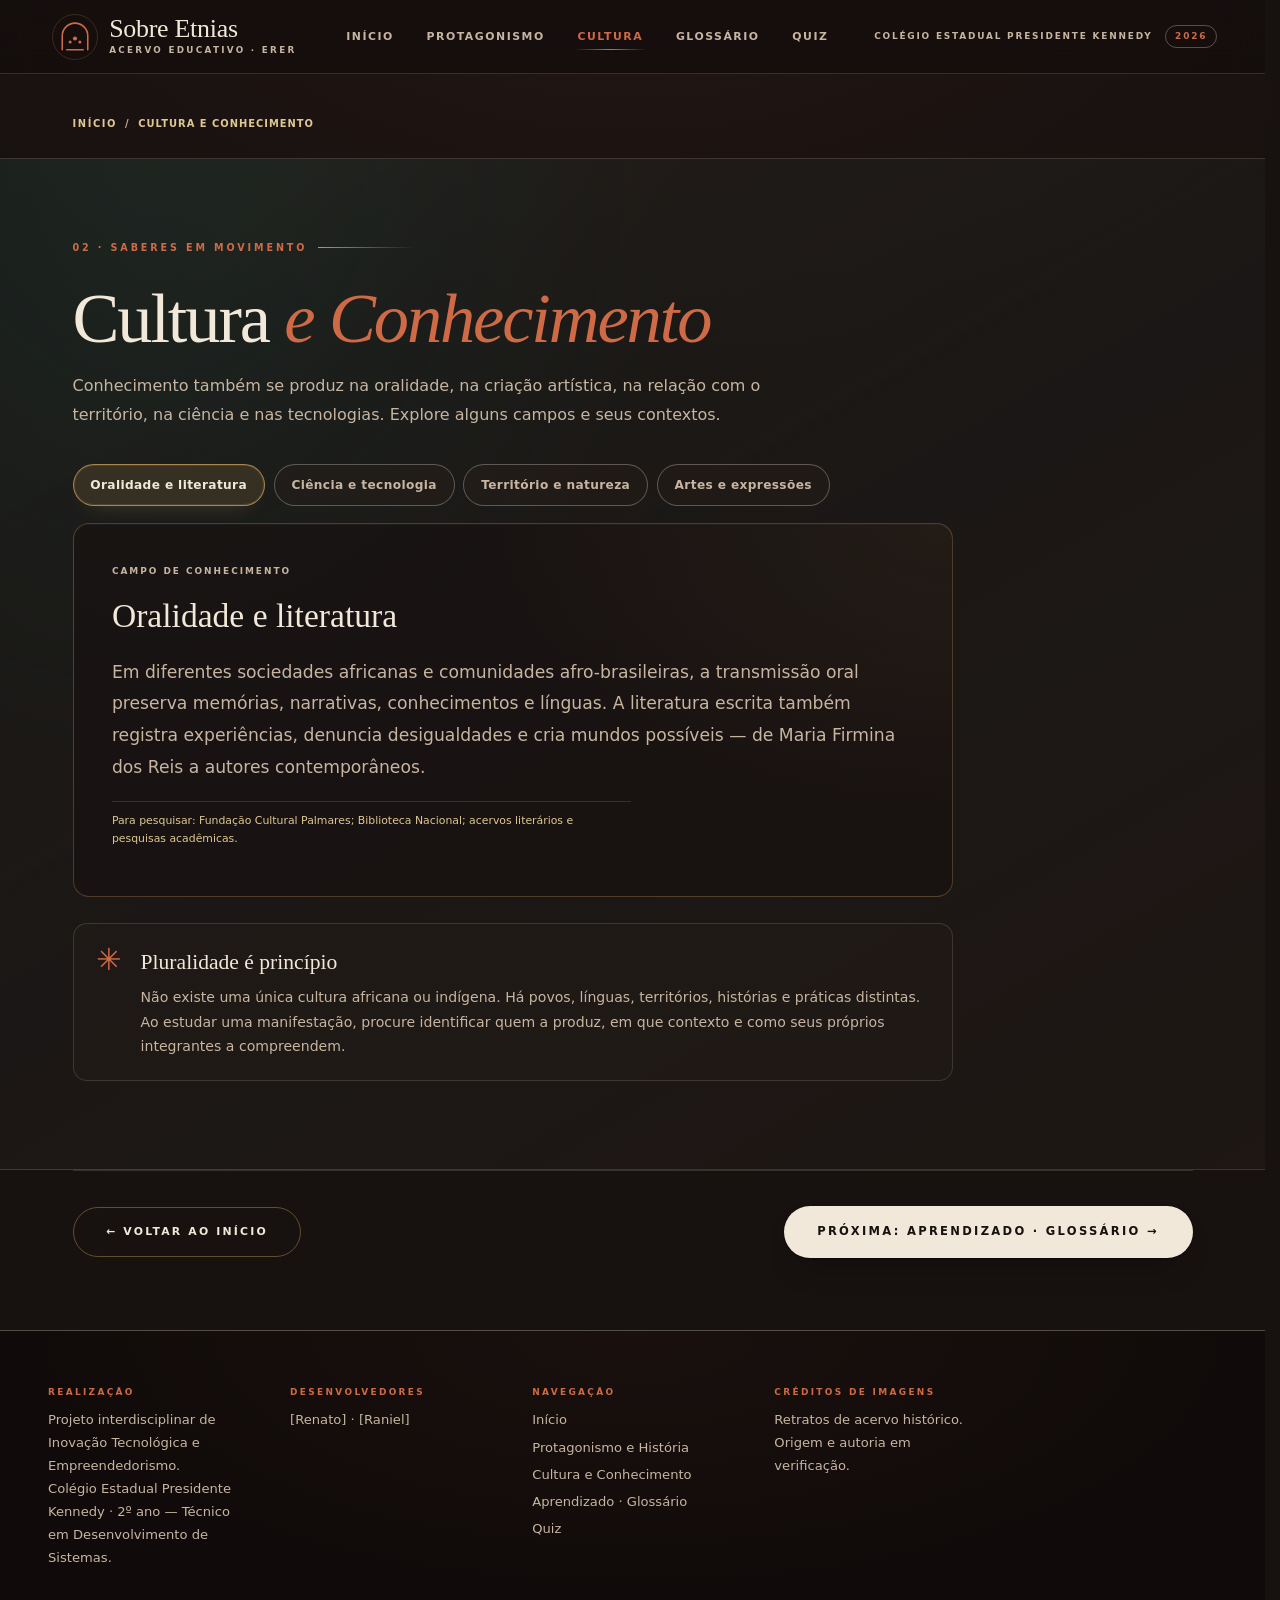
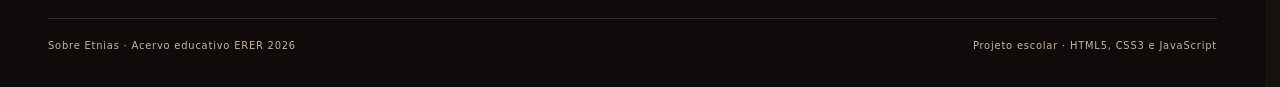
==== commit 75302996: "Adiciona paginas de cultura, glossario, protagonismo e quiz Novas secoes do site, ilustracao de entr" ====
--- a/cultura.html
+++ b/cultura.html
@@ -10,8 +10,11 @@
 </head>
 <body>
   <div class="pagina revelada" id="pagina">
+
+    <a class="pular-conteudo" href="#conteudo">Ir para o conteúdo</a>
+
     <header class="cabecalho">
-      <div class="assinatura">
+      <a class="assinatura" href="index.html" aria-label="Sobre Etnias — ir para o início">
         <span class="assinatura__simbolo" aria-hidden="true">
           <svg viewBox="0 0 48 48" width="46" height="46" role="presentation" focusable="false">
             <path d="M7 41V22.5a17 17 0 0 1 34 0V41" fill="none" stroke="currentColor" stroke-width="2.1" stroke-linecap="round"/>
@@ -25,21 +28,28 @@
           <h1 class="assinatura__nome">Sobre Etnias</h1>
           <p class="assinatura__descritor">Acervo educativo · ERER</p>
         </div>
-      </div>
+      </a>
+      <nav class="menu-principal" aria-label="Navegação principal">
+        <a class="menu-principal__link" href="index.html">Início</a>
+        <a class="menu-principal__link" href="protagonismo.html">Protagonismo</a>
+        <a class="menu-principal__link" href="cultura.html" aria-current="page">Cultura</a>
+        <a class="menu-principal__link" href="glossario.html">Glossário</a>
+        <a class="menu-principal__link" href="quiz.html">Quiz</a>
+      </nav>
       <p class="cabecalho__meta">Colégio Estadual Presidente Kennedy<span class="cabecalho__ano">2026</span></p>
     </header>
-<main id="conteudo" class="pagina-interna">
-      <p class="rotulo"><a href="index.html">Início</a> / Cultura e Conhecimento</p>
+<main id="conteudo" class="pagina-interna" tabindex="-1">
+      <nav class="rotulo" aria-label="Trilha de navegação"><a href="index.html">Início</a><span aria-hidden="true">/</span><span aria-current="page">Cultura e Conhecimento</span></nav>
       <section class="secao-acervo secao-acervo--alternada" id="cultura" aria-labelledby="titulo-cultura">
         <div class="secao-cabecalho"><p class="rotulo">02 · Saberes em movimento</p><h2 class="secao-titulo" id="titulo-cultura">Cultura <em>e Conhecimento</em></h2><p class="secao-intro">Conhecimento também se produz na oralidade, na criação artística, na relação com o território, na ciência e nas tecnologias. Explore alguns campos e seus contextos.</p></div>
         <div class="abas-cultura" role="tablist" aria-label="Áreas de conhecimento">
-          <button class="aba-cultura is-ativa" role="tab" aria-selected="true" data-cultura="oralidade">Oralidade e literatura</button><button class="aba-cultura" role="tab" aria-selected="false" data-cultura="ciencia">Ciência e tecnologia</button><button class="aba-cultura" role="tab" aria-selected="false" data-cultura="territorio">Território e natureza</button><button class="aba-cultura" role="tab" aria-selected="false" data-cultura="artes">Artes e expressões</button>
+          <button class="aba-cultura is-ativa" id="aba-oralidade" role="tab" aria-selected="true" aria-controls="painel-cultura" tabindex="0" data-cultura="oralidade">Oralidade e literatura</button><button class="aba-cultura" id="aba-ciencia" role="tab" aria-selected="false" aria-controls="painel-cultura" tabindex="-1" data-cultura="ciencia">Ciência e tecnologia</button><button class="aba-cultura" id="aba-territorio" role="tab" aria-selected="false" aria-controls="painel-cultura" tabindex="-1" data-cultura="territorio">Território e natureza</button><button class="aba-cultura" id="aba-artes" role="tab" aria-selected="false" aria-controls="painel-cultura" tabindex="-1" data-cultura="artes">Artes e expressões</button>
         </div>
-        <div class="painel-cultura" id="painel-cultura" role="tabpanel" tabindex="0"><p class="painel-cultura__selo">CAMPO DE CONHECIMENTO</p><h3>Oralidade e literatura</h3><p>Em diferentes sociedades africanas e comunidades afro-brasileiras, a transmissão oral preserva memórias, narrativas, conhecimentos e línguas. A literatura escrita também registra experiências, denuncia desigualdades e cria mundos possíveis — de Maria Firmina dos Reis a autores contemporâneos.</p><p class="fonte">Para pesquisar: Fundação Cultural Palmares; Biblioteca Nacional; acervos literários e pesquisas acadêmicas.</p></div>
+        <div class="painel-cultura" id="painel-cultura" role="tabpanel" tabindex="0" aria-labelledby="aba-oralidade"><p class="painel-cultura__selo">CAMPO DE CONHECIMENTO</p><h3>Oralidade e literatura</h3><p>Em diferentes sociedades africanas e comunidades afro-brasileiras, a transmissão oral preserva memórias, narrativas, conhecimentos e línguas. A literatura escrita também registra experiências, denuncia desigualdades e cria mundos possíveis — de Maria Firmina dos Reis a autores contemporâneos.</p><p class="fonte">Para pesquisar: Fundação Cultural Palmares; Biblioteca Nacional; acervos literários e pesquisas acadêmicas.</p></div>
         <div class="destaque-cultura"><span class="destaque-cultura__sinal">✳</span><div><h3>Pluralidade é princípio</h3><p>Não existe uma única cultura africana ou indígena. Há povos, línguas, territórios, histórias e práticas distintas. Ao estudar uma manifestação, procure identificar quem a produz, em que contexto e como seus próprios integrantes a compreendem.</p></div></div>
       </section>
       <div class="navegacao-paginas">
-          <a class="botao" href="index.html">← Voltar ao início</a>
+          <a class="botao botao--fantasma botao--voltar" href="index.html">← Voltar ao início</a>
           <a class="botao botao--proximo" href="glossario.html">Próxima: Aprendizado · Glossário →</a>
         </div>
     </main>
@@ -56,10 +66,24 @@
         <p class="rodape__texto">[Renato] · [Raniel]</p>
       </div>
       <div class="rodape__bloco">
+        <p class="rodape__titulo">Navegação</p>
+        <ul class="rodape__links">
+          <li><a href="index.html">Início</a></li>
+          <li><a href="protagonismo.html">Protagonismo e História</a></li>
+          <li><a href="cultura.html">Cultura e Conhecimento</a></li>
+          <li><a href="glossario.html">Aprendizado · Glossário</a></li>
+          <li><a href="quiz.html">Quiz</a></li>
+        </ul>
+      </div>
+      <div class="rodape__bloco">
         <p class="rodape__titulo">Créditos de imagens</p>
         <p class="rodape__texto">
           Retratos de acervo histórico. Origem e autoria em verificação.
         </p>
+      </div>
+      <div class="rodape__base">
+        <p>Sobre Etnias · Acervo educativo ERER 2026</p>
+        <p>Projeto escolar · HTML5, CSS3 e JavaScript</p>
       </div>
     </footer>
   </div>
--- a/style.css
+++ b/style.css
@@ -7,9 +7,11 @@
    3. Abertura do fólio (etapa 1)
    4. Tela de entrada (layout)
    5. Tela de entrada (movimento)
-   6. Cabeçalho e página
-   7. Responsivo
-   8. Movimento reduzido
+   6. Cabeçalho, navegação e página
+   7. Conteúdo do acervo
+   8. Animações de ponteiro (hover)
+   9. Responsivo
+   10. Movimento reduzido
    ============================================================ */
 
 /* ------------------------------------------------------------
@@ -28,6 +30,7 @@
   --cor-ouro:         #C09555;  /* ouro queimado */
   --cor-ouro-claro:   #E0C892;
   --cor-verde:        #2C6152;
+  --cor-verde-claro:  #8FCBAF;
   --cor-linha:        rgba(242, 232, 217, .14);
   --cor-linha-forte:  rgba(242, 232, 217, .30);
 
@@ -84,6 +87,13 @@
 
 p { margin: 0 0 1em; }
 
+a { color: inherit; }
+
+button, input, select, textarea { font-family: inherit; }
+
+/* Alvos de toque confortáveis e sem realce nativo no celular */
+button, a { -webkit-tap-highlight-color: transparent; }
+
 /* Seleção de texto legível sobre terracota */
 ::selection {
   background: rgba(206, 106, 69, .42);
@@ -91,7 +101,7 @@
 }
 
 /* Foco visível e consistente em toda a aplicação */
-:where(a, button, [tabindex]):focus-visible {
+:where(a, button, input, select, textarea, summary, [tabindex]):focus-visible {
   outline: 2px solid var(--cor-destaque);
   outline-offset: 3px;
   border-radius: 3px;
@@ -765,6 +775,8 @@
   object-position: 50% 26%;
   filter: grayscale(1) sepia(.42) contrast(1.03) brightness(.96);
   animation: revelar-foto 2.2s ease-out .62s forwards;
+  transition: transform .7s var(--ease-saida);
+  transform-origin: 50% 30%;
 }
 
 /* Véu terracota — dá o tom duotônico do retrato */
@@ -969,43 +981,102 @@
 }
 
 /* ------------------------------------------------------------
-   6. CABEÇALHO E PÁGINA
+   6. CABEÇALHO, NAVEGAÇÃO E PÁGINA
    ------------------------------------------------------------ */
 .pagina {
+  position: relative;
   display: flex;
   flex-direction: column;
   min-height: 100dvh;
-}
+  background:
+    radial-gradient(ellipse 90% 40% at 50% -6%, rgba(206, 106, 69, .07), transparent 70%),
+    transparent;
+}
+
+/* Atalho de acessibilidade — visível apenas ao receber foco */
+.pular-conteudo {
+  position: fixed;
+  top: .75rem;
+  left: .75rem;
+  z-index: 200;
+  padding: .7rem 1.15rem;
+  border-radius: 999px;
+  background: var(--cor-texto);
+  color: var(--cor-fundo);
+  font-size: .68rem;
+  font-weight: 700;
+  letter-spacing: .16em;
+  text-transform: uppercase;
+  text-decoration: none;
+  box-shadow: var(--sombra-alta);
+  transform: translateY(-170%);
+  transition: transform .35s var(--ease-saida);
+}
+
+.pular-conteudo:focus {
+  transform: none;
+  outline: 2px solid var(--cor-destaque);
+  outline-offset: 3px;
+}
+
+/* O foco programático no main (destino do atalho) não precisa de anel */
+#conteudo:focus { outline: none; }
 
 .cabecalho {
   position: sticky;
   top: 0;
-  z-index: 20;
-  display: flex;
-  flex-wrap: wrap;
-  gap: 1rem;
+  z-index: 40;
+  display: grid;
+  grid-template-columns: auto minmax(0, 1fr) auto;
   align-items: center;
-  justify-content: space-between;
-  padding: .9rem var(--gutter);
+  gap: clamp(.7rem, 2.2vw, 2.2rem);
+  padding: .7rem var(--gutter);
   border-bottom: 1px solid var(--cor-linha);
-  background: rgba(23, 17, 16, .78);
-  -webkit-backdrop-filter: blur(10px);
-  backdrop-filter: blur(10px);
-}
-
+  background: rgba(20, 14, 13, .78);
+  -webkit-backdrop-filter: blur(14px) saturate(130%);
+  backdrop-filter: blur(14px) saturate(130%);
+  transition: background .35s ease, box-shadow .35s ease;
+}
+
+.cabecalho.is-rolado {
+  background: rgba(16, 11, 10, .94);
+  box-shadow: 0 18px 34px -30px rgba(0, 0, 0, 1);
+}
+
+/* Assinatura / marca */
 .assinatura {
   display: flex;
   align-items: center;
   gap: .7rem;
+  padding: .15rem .25rem;
+  border-radius: 14px;
+  color: inherit;
+  text-decoration: none;
 }
 
 .assinatura__simbolo {
   display: grid;
   place-items: center;
+  width: 46px;
+  height: 46px;
+  flex: 0 0 auto;
+  border: 1px solid rgba(192, 149, 85, .22);
+  border-radius: 50%;
   color: var(--cor-destaque);
-}
-
-.assinatura__texto { display: grid; gap: .05rem; }
+  transition:
+    transform .55s var(--ease-saida),
+    border-color .35s ease,
+    background .35s ease,
+    color .35s ease,
+    box-shadow .35s ease;
+}
+
+.assinatura__simbolo svg {
+  width: 36px;
+  height: 36px;
+}
+
+.assinatura__texto { display: grid; gap: .08rem; }
 
 .assinatura__nome {
   margin: 0;
@@ -1014,6 +1085,7 @@
   font-weight: 400;
   line-height: 1;
   letter-spacing: -.01em;
+  transition: color .3s ease;
 }
 
 .assinatura__descritor {
@@ -1025,36 +1097,102 @@
   color: var(--cor-texto-suave);
 }
 
+/* Menu principal — vive dentro do cabeçalho */
+.menu-principal {
+  display: flex;
+  align-items: center;
+  justify-content: center;
+  gap: .15rem;
+  min-width: 0;
+}
+
+.menu-principal__link {
+  position: relative;
+  padding: .58rem .82rem;
+  border-radius: 999px;
+  color: var(--cor-texto-suave);
+  font-size: .66rem;
+  font-weight: 600;
+  letter-spacing: .14em;
+  text-transform: uppercase;
+  text-decoration: none;
+  white-space: nowrap;
+  transition: color .25s ease, background .25s ease;
+}
+
+.menu-principal__link::after {
+  content: "";
+  position: absolute;
+  left: 50%;
+  bottom: .28rem;
+  width: 0;
+  height: 1px;
+  translate: -50% 0;
+  background: linear-gradient(90deg, transparent, var(--cor-ouro), transparent);
+  transition: width .35s var(--ease-saida), background .25s ease;
+}
+
+.menu-principal__link[aria-current="page"] {
+  color: var(--cor-destaque);
+}
+
+.menu-principal__link[aria-current="page"]::after {
+  width: calc(100% - 1.55rem);
+  background: linear-gradient(90deg, transparent, var(--cor-destaque), transparent);
+}
+
 .cabecalho__meta {
   display: flex;
   align-items: center;
   gap: .8rem;
   margin: 0;
-  font-size: .58rem;
+  font-size: .56rem;
   font-weight: 600;
   letter-spacing: .2em;
   text-transform: uppercase;
   color: var(--cor-texto-suave);
+  text-align: right;
 }
 
 .cabecalho__ano {
-  padding: .15rem .5rem;
+  padding: .18rem .55rem;
   border: 1px solid var(--cor-linha-forte);
   border-radius: 999px;
   color: var(--cor-destaque);
-}
-
+  transition: border-color .3s ease, background .3s ease, color .3s ease;
+}
+
+/* Ajuste do afastamento para âncoras sob o cabeçalho fixo */
+html { scroll-padding-top: 7.6rem; }
+
+/* Herói do início */
 .heroi {
-  width: min(1060px, 100%);
+  position: relative;
+  isolation: isolate;
+  width: min(1080px, 100%);
   margin-inline: auto;
-  padding: clamp(2.6rem, 7vw, 6rem) var(--gutter) clamp(3.5rem, 9vw, 7rem);
+  padding: clamp(2.8rem, 6.5vw, 5.8rem) var(--gutter) clamp(3.2rem, 7.5vw, 6.5rem);
+}
+
+.heroi::before {
+  content: "";
+  position: absolute;
+  z-index: -1;
+  top: -14%;
+  right: -8%;
+  width: clamp(220px, 36vw, 460px);
+  aspect-ratio: 1;
+  border-radius: 50%;
+  background: radial-gradient(circle, rgba(206, 106, 69, .16), transparent 66%);
+  filter: blur(12px);
+  pointer-events: none;
 }
 
 .rotulo {
   display: inline-flex;
   align-items: center;
   gap: .7rem;
-  margin: 0 0 clamp(1rem, 2.5vw, 1.8rem);
+  margin: 0 0 clamp(1rem, 2.5vw, 1.7rem);
   font-size: .6rem;
   font-weight: 600;
   letter-spacing: .3em;
@@ -1070,10 +1208,10 @@
 }
 
 .heroi__titulo {
-  max-width: 20ch;
-  margin: 0 0 clamp(1.2rem, 2.6vw, 1.9rem);
+  max-width: 22ch;
+  margin: 0 0 clamp(1.1rem, 2.4vw, 1.8rem);
   font-family: var(--fonte-titulo);
-  font-size: clamp(2.35rem, 6.2vw, 4.6rem);
+  font-size: clamp(2.4rem, 6.2vw, 4.7rem);
   font-weight: 400;
   line-height: 1.04;
   letter-spacing: -.028em;
@@ -1088,28 +1226,57 @@
 .heroi__titulo:focus { outline: none; }
 
 .heroi__texto {
-  max-width: 62ch;
+  max-width: 64ch;
   margin: 0;
   font-size: clamp(.98rem, .94rem + .25vw, 1.1rem);
-  line-height: 1.75;
-  color: var(--cor-texto-suave);
+  line-height: 1.78;
+  color: var(--cor-texto-suave);
+  text-wrap: pretty;
+}
+
+.heroi__acoes {
+  display: flex;
+  flex-wrap: wrap;
+  align-items: center;
+  gap: .75rem;
+  margin-top: clamp(1.6rem, 3.5vw, 2.4rem);
 }
 
 /* Índice das próximas seções */
 .indice {
-  margin: clamp(2.4rem, 6vw, 4rem) 0 0;
+  margin: clamp(2.4rem, 6vw, 3.8rem) 0 0;
   padding: 0;
   list-style: none;
   border-top: 1px solid var(--cor-linha);
 }
 
 .indice__item {
+  border-bottom: 1px solid var(--cor-linha);
+}
+
+.indice__link {
+  position: relative;
   display: grid;
   grid-template-columns: 2.6rem minmax(0, 1fr) auto;
   gap: 1rem;
   align-items: baseline;
-  padding: .95rem .25rem;
-  border-bottom: 1px solid var(--cor-linha);
+  padding: .95rem .35rem;
+  color: inherit;
+  text-decoration: none;
+  transition: background .35s ease, translate .35s var(--ease-saida);
+}
+
+.indice__link::before {
+  content: "";
+  position: absolute;
+  left: 0;
+  top: 0;
+  bottom: 0;
+  width: 2px;
+  background: linear-gradient(to bottom, var(--cor-destaque), var(--cor-ouro));
+  transform: scaleY(0);
+  transform-origin: top;
+  transition: transform .45s var(--ease-saida);
 }
 
 .indice__numero {
@@ -1117,33 +1284,58 @@
   font-style: italic;
   font-size: .95rem;
   color: var(--cor-ouro);
+  transition: color .3s ease, translate .3s var(--ease-saida);
 }
 
 .indice__nome {
   font-size: clamp(.95rem, .9rem + .3vw, 1.15rem);
   letter-spacing: -.01em;
+  text-wrap: balance;
+  transition: color .3s ease;
 }
 
 .indice__status {
+  display: inline-flex;
+  align-items: center;
+  gap: .45rem;
   font-size: .54rem;
   font-weight: 600;
   letter-spacing: .22em;
   text-transform: uppercase;
   color: var(--cor-texto-suave);
-}
-
+  transition: color .3s ease, letter-spacing .3s ease;
+}
+
+.indice__status::after {
+  content: "→";
+  font-size: .9em;
+  letter-spacing: 0;
+  color: var(--cor-destaque);
+  opacity: 0;
+  transform: translateX(-6px);
+  transition: opacity .3s ease, transform .35s var(--ease-saida);
+}
+
+.indice__link:focus-visible {
+  outline-offset: -2px;
+  border-radius: 8px;
+}
+
+/* Rodapé */
 .rodape {
   display: grid;
-  gap: clamp(1.4rem, 4vw, 2.6rem);
-  grid-template-columns: repeat(auto-fit, minmax(min(100%, 220px), 1fr));
-  padding: clamp(2rem, 5vw, 3.2rem) var(--gutter);
+  gap: clamp(1.5rem, 4vw, 2.6rem);
+  grid-template-columns: repeat(auto-fit, minmax(min(100%, 200px), 1fr));
+  padding: clamp(2.2rem, 5vw, 3.4rem) var(--gutter) clamp(1.4rem, 3vw, 2rem);
   border-top: 1px solid var(--cor-linha-forte);
-  background: var(--cor-fundo-baixo);
+  background:
+    radial-gradient(ellipse 80% 120% at 50% 0%, rgba(206, 106, 69, .05), transparent 60%),
+    var(--cor-fundo-baixo);
   font-size: .82rem;
 }
 
 .rodape__titulo {
-  margin: 0 0 .5rem;
+  margin: 0 0 .6rem;
   font-size: .56rem;
   font-weight: 700;
   letter-spacing: .26em;
@@ -1154,9 +1346,40 @@
 .rodape__texto {
   margin: 0;
   max-width: 34ch;
-  line-height: 1.7;
-  color: var(--cor-texto-suave);
-}
+  line-height: 1.75;
+  color: var(--cor-texto-suave);
+}
+
+.rodape__links {
+  display: grid;
+  gap: .35rem;
+  margin: 0;
+  padding: 0;
+  list-style: none;
+}
+
+.rodape__links a {
+  display: inline-block;
+  color: var(--cor-texto-suave);
+  text-decoration: none;
+  transition: color .25s ease, transform .3s var(--ease-saida);
+}
+
+.rodape__base {
+  grid-column: 1 / -1;
+  display: flex;
+  flex-wrap: wrap;
+  gap: .5rem 1.5rem;
+  justify-content: space-between;
+  margin-top: .4rem;
+  padding-top: 1.2rem;
+  border-top: 1px solid var(--cor-linha);
+  font-size: .62rem;
+  letter-spacing: .08em;
+  color: var(--cor-texto-suave);
+}
+
+.rodape__base p { margin: 0; }
 
 /* Entrada suave do conteúdo ao final da cortina */
 .pagina.revelada .heroi__titulo {
@@ -1173,11 +1396,1087 @@
   to   { opacity: 1; transform: translateY(0); }
 }
 
+/* Botões auxiliares (links que parecem botão) */
+.botao { text-decoration: none; }
+
+.botao--fantasma {
+  padding: calc(1.02rem - 1px) calc(2.1rem - 1px);
+  border: 1px solid rgba(192, 149, 85, .45);
+  background: transparent;
+  color: var(--cor-texto);
+  box-shadow: none;
+}
+
+.botao--fantasma::before {
+  background: rgba(192, 149, 85, .14);
+}
+
 /* ------------------------------------------------------------
-   7. RESPONSIVO
+   7. CONTEÚDO DO ACERVO — SEÇÕES, CARTÕES E FERRAMENTAS
    ------------------------------------------------------------ */
-
-/* Celular — o fólio fica mais alto e estreito, como um livro de mão */
+.pagina-interna { min-height: 65vh; }
+
+.pagina-interna > .rotulo {
+  display: flex;
+  align-items: center;
+  gap: .5rem;
+  width: min(100% - (var(--gutter) * 2), 1120px);
+  margin: clamp(1.6rem, 4vw, 2.6rem) auto clamp(1rem, 3vw, 1.6rem);
+  font-size: .62rem;
+  letter-spacing: .16em;
+  color: var(--cor-texto-suave);
+}
+
+.pagina-interna > .rotulo::after { display: none; }
+
+.pagina-interna > .rotulo [aria-current="page"] {
+  color: var(--cor-ouro-claro);
+  letter-spacing: .1em;
+}
+
+.pagina-interna > .rotulo a {
+  color: var(--cor-ouro-claro);
+  text-decoration: none;
+  transition: color .25s ease;
+}
+
+.pagina-interna > .rotulo a:hover { color: var(--cor-texto); }
+
+.secao-acervo {
+  width: min(1120px, 100%);
+  margin-inline: auto;
+  padding: clamp(2.4rem, 6vw, 4.5rem) var(--gutter) clamp(3.2rem, 7vw, 5.5rem);
+}
+
+.secao-acervo--alternada {
+  width: 100%;
+  max-width: none;
+  padding-inline: max(var(--gutter), calc((100% - 1120px) / 2));
+  border-block: 1px solid var(--cor-linha);
+  background:
+    radial-gradient(ellipse 70% 100% at 12% 0%, rgba(44, 97, 82, .16), transparent 60%),
+    linear-gradient(150deg, rgba(44, 97, 82, .10), rgba(42, 33, 28, .32));
+}
+
+.secao-cabecalho {
+  max-width: 780px;
+  margin-bottom: clamp(1.4rem, 3vw, 2.2rem);
+}
+
+.secao-titulo {
+  margin: 0 0 1rem;
+  font-family: var(--fonte-titulo);
+  font-size: clamp(2.3rem, 5.6vw, 4.4rem);
+  font-weight: 400;
+  line-height: 1.02;
+  letter-spacing: -.03em;
+  text-wrap: balance;
+}
+
+.secao-titulo em {
+  color: var(--cor-destaque);
+  font-weight: 400;
+}
+
+.secao-intro {
+  max-width: 68ch;
+  margin: 0;
+  color: var(--cor-texto-suave);
+  font-size: 1rem;
+  line-height: 1.82;
+  text-wrap: pretty;
+}
+
+/* Filtros e abas */
+.filtros,
+.abas-cultura {
+  display: flex;
+  flex-wrap: wrap;
+  gap: .55rem;
+  margin: 1.7rem 0 1rem;
+}
+
+.aba-cultura { margin-bottom: 0; }
+.filtros { margin-bottom: .6rem; }
+
+.filtro,
+.aba-cultura {
+  position: relative;
+  padding: .62rem 1.05rem;
+  border: 1px solid var(--cor-linha-forte);
+  border-radius: 999px;
+  background: rgba(42, 33, 28, .42);
+  color: var(--cor-texto-suave);
+  font: inherit;
+  font-size: .76rem;
+  font-weight: 600;
+  letter-spacing: .03em;
+  cursor: pointer;
+  -webkit-tap-highlight-color: transparent;
+  transition:
+    transform .3s var(--ease-saida),
+    border-color .3s ease,
+    background .3s ease,
+    color .3s ease,
+    box-shadow .3s ease;
+}
+
+.filtro:active,
+.aba-cultura:active { transform: translateY(0) scale(.98); }
+
+.filtro.is-selecionado,
+.aba-cultura.is-ativa {
+  border-color: rgba(192, 149, 85, .85);
+  background: rgba(192, 149, 85, .16);
+  color: var(--cor-texto);
+  box-shadow:
+    inset 0 0 0 1px rgba(192, 149, 85, .18),
+    0 10px 22px -18px rgba(192, 149, 85, .9);
+}
+
+.filtros__contagem {
+  margin: 0 0 1.4rem;
+  font-size: .64rem;
+  letter-spacing: .14em;
+  text-transform: uppercase;
+  color: var(--cor-texto-suave);
+}
+
+/* Grade de personalidades */
+.grade-cartoes {
+  display: grid;
+  grid-template-columns: repeat(3, minmax(0, 1fr));
+  gap: clamp(.85rem, 1.5vw, 1.15rem);
+}
+
+.cartao-personagem {
+  position: relative;
+  isolation: isolate;
+  overflow: hidden;
+  min-width: 0;
+  padding: clamp(1.15rem, 2.2vw, 1.5rem);
+  border: 1px solid var(--cor-linha);
+  border-radius: 14px;
+  background: linear-gradient(155deg, rgba(42, 33, 28, .78), rgba(23, 17, 16, .86));
+  box-shadow: inset 0 1px 0 rgba(242, 232, 217, .03);
+  transition:
+    transform .45s var(--ease-saida),
+    border-color .35s ease,
+    box-shadow .45s ease;
+}
+
+.cartao-personagem[hidden] { display: none; }
+
+.grade-cartoes.is-filtrando .cartao-personagem:not([hidden]) {
+  animation: cartao-filtra .5s var(--ease-saida) backwards;
+  animation-delay: calc(var(--ordem, 0) * 45ms);
+}
+
+@keyframes cartao-filtra {
+  from { opacity: 0; transform: translateY(14px) scale(.985); }
+  to   { opacity: 1; transform: none; }
+}
+
+.cartao-personagem::before {
+  content: "";
+  position: absolute;
+  z-index: 2;
+  inset: 0 0 auto;
+  height: 2px;
+  background: linear-gradient(90deg, var(--cor-destaque), var(--cor-ouro));
+  transform: scaleX(0);
+  transform-origin: left;
+  transition: transform .5s var(--ease-saida);
+}
+
+/* Brilho que segue o ponteiro (variáveis escritas pelo JS) */
+.cartao-personagem::after,
+.verbete::after,
+.quiz-caixa::after {
+  content: "";
+  position: absolute;
+  z-index: 0;
+  inset: 0;
+  border-radius: inherit;
+  background: radial-gradient(260px circle at var(--mx, 50%) var(--my, 0%), rgba(192, 149, 85, .14), transparent 72%);
+  opacity: 0;
+  transition: opacity .4s ease;
+  pointer-events: none;
+}
+
+.cartao-personagem > *,
+.verbete > *,
+.quiz-caixa > * { position: relative; z-index: 1; }
+
+.cartao-personagem__numero {
+  font-size: .56rem;
+  font-weight: 700;
+  letter-spacing: .2em;
+  color: var(--cor-ouro);
+  text-transform: uppercase;
+  transition: color .3s ease, letter-spacing .3s ease;
+}
+
+.cartao-personagem h3 {
+  margin: .7rem 0 .25rem;
+  font-family: var(--fonte-titulo);
+  font-size: 1.6rem;
+  font-weight: 400;
+  line-height: 1.12;
+  transition: color .3s ease;
+}
+
+.cartao-personagem p {
+  font-size: .87rem;
+  color: var(--cor-texto-suave);
+  line-height: 1.75;
+  text-wrap: pretty;
+}
+
+.cartao-personagem .cartao-personagem__periodo {
+  font-size: .68rem;
+  color: var(--cor-destaque);
+  letter-spacing: .05em;
+}
+
+.cartao-personagem .fonte { margin-bottom: 0; }
+
+.fonte {
+  padding-top: .65rem;
+  border-top: 1px solid var(--cor-linha);
+  font-size: .68rem !important;
+  line-height: 1.6 !important;
+  color: var(--cor-ouro-claro) !important;
+}
+
+.nota-editorial {
+  margin-top: 1.5rem;
+  padding: 1rem 1.2rem;
+  border: 1px solid rgba(206, 106, 69, .18);
+  border-left: 2px solid var(--cor-destaque);
+  border-radius: 0 10px 10px 0;
+  background: rgba(206, 106, 69, .07);
+  font-size: .85rem;
+  color: var(--cor-texto-suave);
+}
+
+.nota-editorial strong { color: var(--cor-texto); }
+.nota-editorial p { margin: .35rem 0 0; line-height: 1.75; }
+
+/* Cultura */
+.abas-cultura { margin-bottom: 1.1rem; }
+
+.painel-cultura {
+  position: relative;
+  isolation: isolate;
+  max-width: 880px;
+  min-height: 250px;
+  padding: clamp(1.4rem, 4vw, 2.4rem);
+  border: 1px solid rgba(192, 149, 85, .32);
+  border-radius: 16px;
+  background:
+    radial-gradient(ellipse 90% 130% at 100% 0%, rgba(192, 149, 85, .07), transparent 60%),
+    rgba(23, 17, 16, .58);
+  box-shadow: inset 0 1px 0 rgba(242, 232, 217, .03);
+  transition: border-color .35s ease, box-shadow .35s ease;
+}
+
+.painel-cultura__selo {
+  font-size: .56rem;
+  font-weight: 700;
+  letter-spacing: .22em;
+  color: var(--cor-ouro);
+  text-transform: uppercase;
+}
+
+.painel-cultura h3 {
+  margin: .55rem 0 .8rem;
+  font-family: var(--fonte-titulo);
+  font-size: clamp(1.6rem, 3vw, 2.1rem);
+  font-weight: 400;
+}
+
+.painel-cultura p {
+  max-width: 75ch;
+  color: var(--cor-texto-suave);
+  line-height: 1.85;
+  text-wrap: pretty;
+}
+
+.painel-cultura.is-trocando > * {
+  animation: painel-entra .45s var(--ease-saida) both;
+}
+
+.painel-cultura.is-trocando > *:nth-child(2) { animation-delay: .04s; }
+.painel-cultura.is-trocando > *:nth-child(3) { animation-delay: .08s; }
+.painel-cultura.is-trocando > *:nth-child(4) { animation-delay: .12s; }
+
+@keyframes painel-entra {
+  from { opacity: 0; transform: translateY(10px); }
+  to   { opacity: 1; transform: translateY(0); }
+}
+
+.destaque-cultura {
+  display: flex;
+  gap: 1.2rem;
+  align-items: flex-start;
+  max-width: 880px;
+  margin-top: 1.6rem;
+  padding: 1.3rem 1.4rem;
+  border: 1px solid var(--cor-linha);
+  border-radius: 14px;
+  background: rgba(42, 33, 28, .28);
+  transition: border-color .35s ease, background .35s ease;
+}
+
+.destaque-cultura__sinal {
+  font-size: 1.9rem;
+  line-height: 1;
+  color: var(--cor-destaque);
+  transition: transform .7s var(--ease-saida), color .3s ease;
+}
+
+.destaque-cultura h3 {
+  margin: 0 0 .3rem;
+  font-family: var(--fonte-titulo);
+  font-size: 1.35rem;
+  font-weight: 400;
+}
+
+.destaque-cultura p {
+  margin: 0;
+  color: var(--cor-texto-suave);
+  font-size: .88rem;
+  line-height: 1.75;
+}
+
+/* Glossário */
+.busca-rotulo {
+  display: block;
+  margin: 1.5rem 0 .55rem;
+  font-size: .68rem;
+  font-weight: 600;
+  letter-spacing: .14em;
+  text-transform: uppercase;
+  color: var(--cor-ouro-claro);
+}
+
+.busca-glossario {
+  display: flex;
+  align-items: center;
+  gap: .7rem;
+  max-width: 620px;
+  padding: .4rem .5rem .4rem .95rem;
+  border: 1px solid var(--cor-linha-forte);
+  border-radius: 999px;
+  background: rgba(42, 33, 28, .62);
+  transition: border-color .3s ease, box-shadow .3s ease, background .3s ease;
+}
+
+.busca-glossario:focus-within {
+  border-color: var(--cor-ouro);
+  background: rgba(42, 33, 28, .9);
+  box-shadow: 0 0 0 3px rgba(192, 149, 85, .14);
+}
+
+.busca-glossario__icone {
+  font-size: 1.35rem;
+  line-height: 1;
+  color: var(--cor-ouro);
+  transition: color .3s ease, transform .4s var(--ease-saida);
+}
+
+.busca-glossario:focus-within .busca-glossario__icone {
+  color: var(--cor-ouro-claro);
+  transform: scale(1.08);
+}
+
+.busca-glossario input {
+  flex: 1;
+  min-width: 0;
+  padding: .58rem 0;
+  border: 0;
+  outline: 0;
+  background: transparent;
+  color: var(--cor-texto);
+  font: inherit;
+  font-size: .9rem;
+}
+
+.busca-glossario input::placeholder { color: #a2937f; }
+
+.busca-glossario input::-webkit-search-cancel-button { display: none; }
+
+.busca-glossario__limpar {
+  padding: .5rem .85rem;
+  border: 0;
+  border-radius: 999px;
+  background: transparent;
+  color: var(--cor-destaque);
+  font: inherit;
+  font-size: .72rem;
+  font-weight: 600;
+  letter-spacing: .05em;
+  cursor: pointer;
+  transition: background .25s ease, color .25s ease, opacity .25s ease;
+}
+
+.busca-glossario__limpar:disabled {
+  opacity: .5;
+  cursor: default;
+}
+
+.busca-atalho {
+  display: none;
+  padding: .18rem .45rem;
+  border: 1px solid var(--cor-linha-forte);
+  border-radius: 4px;
+  font-family: inherit;
+  font-size: .62rem;
+  color: var(--cor-texto-suave);
+}
+
+@media (min-width: 720px) {
+  .busca-atalho { display: inline-block; }
+}
+
+.resultado-busca {
+  margin: .8rem 0 1.1rem;
+  font-size: .66rem;
+  letter-spacing: .1em;
+  text-transform: uppercase;
+  color: var(--cor-texto-suave);
+}
+
+.grade-glossario {
+  display: grid;
+  grid-template-columns: repeat(2, minmax(0, 1fr));
+  gap: .9rem;
+}
+
+.verbete {
+  position: relative;
+  isolation: isolate;
+  overflow: hidden;
+  padding: 1.3rem;
+  border: 1px solid var(--cor-linha);
+  border-radius: 14px;
+  background: rgba(42, 33, 28, .44);
+  transition:
+    transform .4s var(--ease-saida),
+    border-color .35s ease,
+    background .35s ease,
+    box-shadow .4s ease;
+}
+
+.verbete[hidden] { display: none; }
+
+.verbete::before {
+  content: "";
+  position: absolute;
+  z-index: 2;
+  left: 0;
+  top: 1.3rem;
+  bottom: 1.3rem;
+  width: 2px;
+  border-radius: 2px;
+  background: linear-gradient(to bottom, var(--cor-destaque), var(--cor-ouro));
+  transform: scaleY(0);
+  transform-origin: top;
+  transition: transform .45s var(--ease-saida);
+}
+
+.verbete h3 {
+  margin: 0 0 .55rem;
+  font-family: var(--fonte-titulo);
+  font-size: 1.5rem;
+  font-weight: 400;
+  color: var(--cor-ouro-claro);
+  transition: color .3s ease;
+}
+
+.verbete p {
+  margin: .45rem 0;
+  color: var(--cor-texto-suave);
+  font-size: .85rem;
+  line-height: 1.75;
+  text-wrap: pretty;
+}
+
+.verbete .exemplo {
+  padding-left: .85rem;
+  border-left: 1px solid var(--cor-destaque);
+}
+
+.verbete .fonte { margin-top: .85rem; }
+
+.verbete mark {
+  padding: 0 .12em;
+  border-radius: 3px;
+  background: rgba(206, 106, 69, .4);
+  color: var(--cor-texto);
+}
+
+.sem-resultados {
+  display: flex;
+  flex-wrap: wrap;
+  align-items: center;
+  gap: .7rem;
+  margin: 0;
+  padding: 1.2rem 1.3rem;
+  border: 1px dashed var(--cor-linha-forte);
+  border-radius: 12px;
+  color: var(--cor-texto-suave);
+  animation: surgir .4s var(--ease-saida) both;
+}
+
+.sem-resultados::before {
+  content: "⌕";
+  font-size: 1.2rem;
+  color: var(--cor-ouro);
+}
+
+.sem-resultados__acao {
+  margin-left: auto;
+  padding: .45rem .85rem;
+  border: 1px solid rgba(192, 149, 85, .4);
+  border-radius: 999px;
+  background: transparent;
+  color: var(--cor-ouro-claro);
+  font: inherit;
+  font-size: .68rem;
+  font-weight: 600;
+  letter-spacing: .05em;
+  cursor: pointer;
+  transition: background .25s ease, border-color .25s ease, color .25s ease;
+}
+
+.sem-resultados__acao:hover {
+  border-color: var(--cor-ouro);
+  background: rgba(192, 149, 85, .12);
+  color: var(--cor-texto);
+}
+
+/* Quiz */
+.secao-acervo--quiz {
+  width: 100%;
+  max-width: none;
+  padding-inline: max(var(--gutter), calc((100% - 880px) / 2));
+  border-block: 1px solid var(--cor-linha);
+  background:
+    radial-gradient(ellipse 60% 50% at 50% 0%, rgba(206, 106, 69, .12), transparent 70%),
+    var(--cor-fundo-baixo);
+}
+
+.secao-acervo--quiz .secao-cabecalho { max-width: 880px; }
+
+.quiz-caixa {
+  position: relative;
+  isolation: isolate;
+  overflow: hidden;
+  max-width: 880px;
+  padding: clamp(1.25rem, 4vw, 2.3rem);
+  border: 1px solid rgba(192, 149, 85, .4);
+  border-radius: 18px;
+  background: linear-gradient(145deg, #2a211c, #1c1512);
+  box-shadow: var(--sombra-baixa);
+  transition: border-color .35s ease, box-shadow .4s ease;
+}
+
+.quiz-topo {
+  display: flex;
+  justify-content: space-between;
+  gap: 1rem;
+  color: var(--cor-ouro-claro);
+  font-size: .72rem;
+  letter-spacing: .05em;
+}
+
+.quiz-barra {
+  position: relative;
+  height: 4px;
+  margin: 1rem 0 1.5rem;
+  border-radius: 999px;
+  background: rgba(242, 232, 217, .12);
+  overflow: hidden;
+}
+
+.quiz-barra span {
+  display: block;
+  width: 20%;
+  height: 100%;
+  border-radius: inherit;
+  background: linear-gradient(90deg, var(--cor-destaque), var(--cor-ouro));
+  box-shadow: 0 0 14px rgba(206, 106, 69, .5);
+  transition: width .45s var(--ease-saida);
+}
+
+.quiz-categoria {
+  margin: 0;
+  font-size: .58rem;
+  font-weight: 700;
+  letter-spacing: .2em;
+  color: var(--cor-destaque);
+  text-transform: uppercase;
+}
+
+.quiz-pergunta {
+  max-width: 40ch;
+  margin: .5rem 0 1.2rem;
+  font-family: var(--fonte-titulo);
+  font-size: clamp(1.4rem, 3vw, 2rem);
+  font-weight: 400;
+  line-height: 1.25;
+  text-wrap: balance;
+}
+
+.quiz-opcoes {
+  display: grid;
+  grid-template-columns: repeat(2, minmax(0, 1fr));
+  gap: .65rem;
+}
+
+.quiz-opcao {
+  display: flex;
+  align-items: center;
+  gap: .8rem;
+  min-height: 56px;
+  padding: .8rem 1rem;
+  border: 1px solid var(--cor-linha-forte);
+  border-radius: 10px;
+  background: rgba(23, 17, 16, .55);
+  color: var(--cor-texto);
+  font: inherit;
+  font-size: .85rem;
+  line-height: 1.45;
+  text-align: left;
+  cursor: pointer;
+  -webkit-tap-highlight-color: transparent;
+  transition:
+    transform .3s var(--ease-saida),
+    border-color .25s ease,
+    background .25s ease,
+    box-shadow .25s ease;
+}
+
+.quiz-opcao__letra {
+  display: grid;
+  place-items: center;
+  flex: 0 0 auto;
+  width: 1.9rem;
+  height: 1.9rem;
+  border: 1px solid var(--cor-linha-forte);
+  border-radius: 50%;
+  font-size: .66rem;
+  font-weight: 700;
+  color: var(--cor-ouro);
+  transition:
+    border-color .25s ease,
+    background .25s ease,
+    color .25s ease,
+    transform .3s var(--ease-saida);
+}
+
+.quiz-opcao:disabled { cursor: default; opacity: .9; }
+
+.quiz-opcao.correta {
+  border-color: rgba(143, 203, 175, .8);
+  background: rgba(44, 97, 82, .32);
+}
+
+.quiz-opcao.correta .quiz-opcao__letra {
+  border-color: transparent;
+  background: #8fcbaf;
+  color: #10231b;
+  transform: scale(1.05);
+}
+
+.quiz-opcao.incorreta {
+  border-color: rgba(224, 130, 92, .85);
+  background: rgba(206, 106, 69, .18);
+}
+
+.quiz-opcao.incorreta .quiz-opcao__letra {
+  border-color: transparent;
+  background: var(--cor-destaque);
+  color: #1b100c;
+  transform: scale(1.05);
+}
+
+.quiz-opcao.correta::after,
+.quiz-opcao.incorreta::after {
+  margin-left: auto;
+  font-size: .95rem;
+  font-weight: 700;
+}
+
+.quiz-opcao.correta::after { content: "✓"; color: #8fcbaf; }
+.quiz-opcao.incorreta::after { content: "×"; color: #e0825c; }
+
+.quiz-feedback {
+  margin-top: 1rem;
+  padding: 1rem 1.1rem;
+  border: 1px solid rgba(192, 149, 85, .16);
+  border-left: 2px solid var(--cor-ouro);
+  border-radius: 0 10px 10px 0;
+  background: rgba(192, 149, 85, .08);
+  color: var(--cor-texto-suave);
+  font-size: .86rem;
+  line-height: 1.7;
+  animation: feedback-entra .4s var(--ease-saida) both;
+}
+
+.quiz-feedback strong { color: var(--cor-texto); }
+
+@keyframes feedback-entra {
+  from { opacity: 0; transform: translateY(8px); }
+  to   { opacity: 1; transform: translateY(0); }
+}
+
+.quiz-acoes {
+  display: flex;
+  justify-content: flex-end;
+  margin-top: 1.2rem;
+}
+
+.botao-quiz {
+  display: inline-flex;
+  align-items: center;
+  gap: .5rem;
+  padding: .8rem 1.2rem;
+  border: 1px solid var(--cor-destaque);
+  border-radius: 999px;
+  background: var(--cor-destaque);
+  color: #1b100c;
+  font: inherit;
+  font-size: .74rem;
+  font-weight: 700;
+  letter-spacing: .06em;
+  cursor: pointer;
+  transition:
+    transform .3s var(--ease-saida),
+    background .3s ease,
+    border-color .3s ease,
+    box-shadow .3s ease,
+    opacity .3s ease;
+}
+
+.botao-quiz:disabled {
+  opacity: .42;
+  cursor: default;
+}
+
+/* Resultado do quiz */
+.quiz-final {
+  display: grid;
+  justify-items: center;
+  gap: .35rem;
+  padding: clamp(.5rem, 2vw, 1.5rem) 0;
+  text-align: center;
+  animation: surgir .5s var(--ease-saida) both;
+}
+
+.quiz-final__anel {
+  position: relative;
+  display: grid;
+  place-items: center;
+  width: clamp(132px, 32vw, 168px);
+  aspect-ratio: 1;
+  margin: .5rem 0 .9rem;
+  border-radius: 50%;
+  background: conic-gradient(
+    var(--cor-destaque) calc(var(--pct, 0) * 1%),
+    rgba(242, 232, 217, .12) 0
+  );
+  transition: background .6s ease;
+}
+
+.quiz-final__anel::before {
+  content: "";
+  position: absolute;
+  inset: 9px;
+  border-radius: 50%;
+  background: #221a16;
+  box-shadow: inset 0 0 24px rgba(0, 0, 0, .55);
+}
+
+.quiz-final__miolo {
+  position: relative;
+  display: grid;
+  justify-items: center;
+  gap: .1rem;
+}
+
+.quiz-final__nota {
+  font-family: var(--fonte-titulo);
+  font-size: clamp(2rem, 6vw, 2.7rem);
+  line-height: 1;
+  color: var(--cor-texto);
+}
+
+.quiz-final__rotulo {
+  font-size: .52rem;
+  font-weight: 700;
+  letter-spacing: .24em;
+  text-transform: uppercase;
+  color: var(--cor-texto-suave);
+}
+
+.quiz-final h3 {
+  margin: 0;
+  font-family: var(--fonte-titulo);
+  font-size: clamp(1.6rem, 4vw, 2.1rem);
+  font-weight: 400;
+}
+
+.quiz-final > p {
+  max-width: 48ch;
+  margin: .2rem 0 1.1rem;
+  color: var(--cor-texto-suave);
+  font-size: .9rem;
+  line-height: 1.75;
+}
+
+/* Navegação entre páginas */
+.navegacao-paginas {
+  display: flex;
+  flex-wrap: wrap;
+  align-items: center;
+  justify-content: space-between;
+  gap: 1rem;
+  width: min(100% - (var(--gutter) * 2), 1120px);
+  margin: 0 auto clamp(2.6rem, 6vw, 4.5rem);
+  padding-top: clamp(1.4rem, 3vw, 2.2rem);
+  border-top: 1px solid var(--cor-linha);
+}
+
+.navegacao-paginas .botao--proximo { margin-left: auto; }
+
+.navegacao-paginas .botao--voltar {
+  font-size: .68rem;
+}
+
+/* Voltar ao topo (criado pelo script) */
+.voltar-topo {
+  position: fixed;
+  right: clamp(1rem, 3vw, 2rem);
+  bottom: clamp(1rem, 3vw, 2rem);
+  z-index: 45;
+  display: grid;
+  place-items: center;
+  width: 46px;
+  height: 46px;
+  border: 1px solid rgba(192, 149, 85, .4);
+  border-radius: 50%;
+  background: rgba(23, 17, 16, .9);
+  -webkit-backdrop-filter: blur(10px);
+  backdrop-filter: blur(10px);
+  color: var(--cor-ouro-claro);
+  cursor: pointer;
+  opacity: 0;
+  transform: translateY(14px) scale(.9);
+  pointer-events: none;
+  transition:
+    opacity .35s ease,
+    transform .4s var(--ease-saida),
+    border-color .3s ease,
+    background .3s ease,
+    box-shadow .3s ease;
+}
+
+.voltar-topo.is-visivel {
+  opacity: 1;
+  transform: none;
+  pointer-events: auto;
+}
+
+.voltar-topo svg { width: 18px; height: 18px; }
+
+/* Revelação ao rolar */
+.revelar {
+  opacity: 0;
+  transform: translateY(20px);
+  transition:
+    opacity .75s var(--ease-saida),
+    transform .75s var(--ease-saida);
+  transition-delay: calc(var(--ordem, 0) * 55ms);
+}
+
+.revelar.is-visivel {
+  opacity: 1;
+  transform: none;
+}
+
+/* ------------------------------------------------------------
+   8. ANIMAÇÕES DE PONTEIRO (hover)
+   ------------------------------------------------------------ */
+@media (hover: hover) and (pointer: fine) {
+  .assinatura:hover .assinatura__simbolo {
+    transform: rotate(-7deg) scale(1.06);
+    border-color: rgba(192, 149, 85, .7);
+    background: rgba(192, 149, 85, .09);
+    color: var(--cor-ouro-claro);
+    box-shadow: 0 0 26px rgba(192, 149, 85, .14);
+  }
+
+  .assinatura:hover .assinatura__nome { color: var(--cor-ouro-claro); }
+
+  .menu-principal__link:hover {
+    color: var(--cor-texto);
+    background: rgba(192, 149, 85, .07);
+  }
+
+  .menu-principal__link:hover::after { width: calc(100% - 1.55rem); }
+
+  .cabecalho__ano:hover {
+    border-color: var(--cor-ouro);
+    background: rgba(192, 149, 85, .1);
+    color: var(--cor-ouro-claro);
+  }
+
+  .botao:hover {
+    transform: translateY(-3px);
+    box-shadow: var(--sombra-alta);
+  }
+
+  .botao:hover::before { transform: translateY(0); }
+  .botao:hover .botao__seta { transform: translateX(5px); }
+
+  .botao--fantasma:hover {
+    border-color: var(--cor-ouro);
+    color: var(--cor-texto);
+    box-shadow: 0 14px 30px -24px rgba(0, 0, 0, .9);
+  }
+
+  .pular:hover {
+    color: var(--cor-texto);
+    border-bottom-color: var(--cor-ouro);
+  }
+
+  .indice__link:hover {
+    background: linear-gradient(90deg, rgba(206, 106, 69, .09), transparent 70%);
+    translate: 4px 0;
+  }
+
+  .indice__link:hover::before { transform: scaleY(1); }
+  .indice__link:hover .indice__numero { color: var(--cor-destaque); translate: -2px 0; }
+  .indice__link:hover .indice__nome { color: var(--cor-ouro-claro); }
+  .indice__link:hover .indice__status { color: var(--cor-ouro-claro); letter-spacing: .26em; }
+  .indice__link:hover .indice__status::after { opacity: 1; transform: none; }
+
+  .rodape__links a:hover {
+    color: var(--cor-ouro-claro);
+    transform: translateX(4px);
+  }
+
+  .filtro:hover,
+  .aba-cultura:hover {
+    transform: translateY(-2px);
+    border-color: var(--cor-ouro);
+    background: rgba(192, 149, 85, .1);
+    color: var(--cor-texto);
+  }
+
+  .filtro.is-selecionado:hover,
+  .aba-cultura.is-ativa:hover {
+    border-color: var(--cor-ouro-claro);
+    background: rgba(192, 149, 85, .22);
+  }
+
+  .cartao-personagem:hover {
+    transform: translateY(-6px);
+    border-color: rgba(192, 149, 85, .45);
+    box-shadow:
+      0 22px 44px -30px rgba(0, 0, 0, 1),
+      0 0 0 1px rgba(192, 149, 85, .12);
+  }
+
+  .cartao-personagem:hover::before { transform: scaleX(1); }
+  .cartao-personagem:hover::after { opacity: 1; }
+  .cartao-personagem:hover h3 { color: var(--cor-ouro-claro); }
+  .cartao-personagem:hover .cartao-personagem__numero {
+    color: var(--cor-destaque);
+    letter-spacing: .24em;
+  }
+
+  .painel-cultura:hover {
+    border-color: rgba(192, 149, 85, .55);
+    box-shadow: 0 24px 50px -38px rgba(0, 0, 0, .95);
+  }
+
+  .destaque-cultura:hover {
+    border-color: rgba(192, 149, 85, .4);
+    background: rgba(42, 33, 28, .4);
+  }
+
+  .destaque-cultura:hover .destaque-cultura__sinal {
+    transform: rotate(90deg) scale(1.1);
+    color: var(--cor-ouro-claro);
+  }
+
+  .verbete:hover {
+    transform: translateY(-5px);
+    border-color: rgba(192, 149, 85, .42);
+    background: rgba(42, 33, 28, .6);
+    box-shadow: 0 22px 44px -32px rgba(0, 0, 0, 1);
+  }
+
+  .verbete:hover::before { transform: scaleY(1); }
+  .verbete:hover::after { opacity: 1; }
+  .verbete:hover h3 { color: var(--cor-texto); }
+
+  .busca-glossario__limpar:not(:disabled):hover {
+    background: rgba(206, 106, 69, .16);
+    color: var(--cor-ouro-claro);
+  }
+
+  .quiz-caixa:hover {
+    border-color: rgba(192, 149, 85, .58);
+    box-shadow: var(--sombra-alta);
+  }
+
+  .quiz-caixa:hover::after { opacity: 1; }
+
+  .quiz-opcao:hover:not(:disabled) {
+    transform: translateX(5px);
+    border-color: var(--cor-ouro);
+    background: rgba(192, 149, 85, .1);
+    box-shadow: 0 12px 26px -22px rgba(0, 0, 0, .9);
+  }
+
+  .quiz-opcao:hover:not(:disabled) .quiz-opcao__letra {
+    border-color: var(--cor-ouro);
+    background: rgba(192, 149, 85, .18);
+    color: var(--cor-texto);
+  }
+
+  .botao-quiz:not(:disabled):hover {
+    transform: translateY(-2px);
+    background: var(--cor-destaque-esc);
+    border-color: var(--cor-destaque-esc);
+    box-shadow: 0 16px 30px -20px rgba(206, 106, 69, .9);
+  }
+
+  .navegacao-paginas .botao:hover { transform: translateY(-3px); }
+
+  .voltar-topo.is-visivel:hover {
+    transform: translateY(-3px);
+    border-color: var(--cor-ouro);
+    background: var(--cor-superficie);
+    box-shadow: 0 18px 34px -24px rgba(0, 0, 0, 1);
+  }
+
+  /* Retratos da entrada reagem ao ponteiro */
+  .retrato:hover .retrato__img {
+    transform: scale(1.045);
+  }
+}
+
+/* ------------------------------------------------------------
+   9. RESPONSIVO
+   ------------------------------------------------------------ */
+
+/* Fólio em telas estreitas */
 @media (max-width: 700px) {
   .folio { padding-inline: .75rem; }
 
@@ -1192,7 +2491,7 @@
   .guarda__lema { letter-spacing: .16em; }
 }
 
-/* Tablet e celular — retratos lado a lado abaixo da assinatura */
+/* Tablet e celular — retratos abaixo da assinatura */
 @media (max-width: 860px) {
   .entrada__conteudo {
     grid-template-columns: 1fr 1fr;
@@ -1220,7 +2519,77 @@
   .retrato__detalhe { font-size: .46rem; letter-spacing: .08em; }
 }
 
-@media (max-width: 520px) {
+@media (max-width: 1024px) {
+  .cabecalho {
+    grid-template-columns: 1fr auto;
+    grid-template-areas:
+      "marca meta"
+      "menu  menu";
+    row-gap: .35rem;
+  }
+
+  .assinatura { grid-area: marca; }
+  .cabecalho__meta { grid-area: meta; }
+
+  .menu-principal {
+    grid-area: menu;
+    justify-content: flex-start;
+    margin-inline: calc(var(--gutter) * -1);
+    padding-inline: var(--gutter);
+    overflow-x: auto;
+    scrollbar-width: none;
+    -webkit-overflow-scrolling: touch;
+    -webkit-mask-image: linear-gradient(90deg, transparent 0, #000 var(--gutter), #000 calc(100% - var(--gutter)), transparent 100%);
+    mask-image: linear-gradient(90deg, transparent 0, #000 var(--gutter), #000 calc(100% - var(--gutter)), transparent 100%);
+  }
+
+  .menu-principal::-webkit-scrollbar { display: none; }
+
+  html { scroll-padding-top: 8.6rem; }
+}
+
+@media (max-width: 900px) {
+  .grade-cartoes { grid-template-columns: repeat(2, minmax(0, 1fr)); }
+}
+
+@media (max-width: 820px) {
+  .cabecalho__meta { display: none; }
+  .cabecalho { grid-template-columns: 1fr; grid-template-areas: "marca" "menu"; }
+  html { scroll-padding-top: 8rem; }
+}
+
+@media (max-width: 640px) {
+  .heroi { padding-top: clamp(2.2rem, 9vw, 3.2rem); }
+  .heroi__acoes .botao { flex: 1 1 100%; justify-content: center; }
+  .heroi__acoes .botao--fantasma { flex-basis: auto; }
+
+  .grade-cartoes,
+  .grade-glossario,
+  .quiz-opcoes { grid-template-columns: 1fr; }
+
+  .pagina-interna > .rotulo {
+    width: calc(100% - (var(--gutter) * 2));
+    margin-top: 1.3rem;
+  }
+
+  .navegacao-paginas {
+    flex-direction: column;
+    align-items: stretch;
+  }
+
+  .navegacao-paginas .botao {
+    width: 100%;
+    justify-content: center;
+    text-align: center;
+    box-sizing: border-box;
+  }
+
+  .navegacao-paginas .botao--proximo { margin-left: 0; }
+
+  .rodape__base { flex-direction: column; gap: .35rem; }
+}
+
+@media (max-width: 560px) {
   .entrada { padding-inline: 1rem; }
 
   .marca__titulo { font-size: clamp(2.7rem, 15vw, 4.2rem); }
@@ -1238,17 +2607,27 @@
   .entrada__selo span:last-child::after { display: none; }
 
   .botao { padding: .95rem 1.6rem; font-size: .66rem; }
-
-  .cabecalho { padding-block: .7rem; }
+  .botao--fantasma { padding: calc(.95rem - 1px) calc(1.6rem - 1px); }
+
   .assinatura__nome { font-size: 1.28rem; }
-  .cabecalho__meta { font-size: .5rem; letter-spacing: .14em; }
-
-  .indice__item {
-    grid-template-columns: 2rem minmax(0, 1fr);
-    row-gap: .15rem;
-  }
-
-  .indice__status { grid-column: 2; }
+  .assinatura__simbolo { width: 42px; height: 42px; }
+  .assinatura__simbolo svg { width: 32px; height: 32px; }
+  .assinatura__descritor { letter-spacing: .2em; }
+
+  .menu-principal__link {
+    font-size: .62rem;
+    padding: .5rem .6rem;
+    letter-spacing: .1em;
+  }
+
+  .secao-acervo--alternada,
+  .secao-acervo--quiz { padding-inline: var(--gutter); }
+
+  .cartao-personagem { padding: 1.1rem; }
+  .quiz-topo { font-size: .65rem; }
+  .busca-glossario input { font-size: .82rem; }
+  .busca-glossario__limpar { padding-inline: .6rem; }
+  .quiz-acoes .botao-quiz { width: 100%; justify-content: center; }
 }
 
 /* Telas muito baixas (celular deitado): compacta a entrada */
@@ -1263,8 +2642,14 @@
   .pular { display: none; }
 }
 
+/* Telas grandes: respiro extra no cabeçalho */
+@media (min-width: 1280px) {
+  .menu-principal__link { font-size: .68rem; padding-inline: .95rem; }
+  .assinatura__nome { font-size: 1.62rem; }
+}
+
 /* ------------------------------------------------------------
-   8. MOVIMENTO REDUZIDO
+   10. MOVIMENTO REDUZIDO
    ------------------------------------------------------------ */
 @media (prefers-reduced-motion: reduce) {
   html { scroll-behavior: auto; }
@@ -1310,38 +2695,11 @@
   .marca__anel::after { animation: none !important; }
 
   .retrato__quadro { transform: none !important; }
-}
-
-/* ------------------------------------------------------------
-   9. ACERVO INTERATIVO — navegação, cartões e ferramentas
-   ------------------------------------------------------------ */
-.menu-principal{position:sticky;top:76px;z-index:19;display:flex;gap:.35rem;justify-content:center;flex-wrap:wrap;padding:.55rem var(--gutter);background:rgba(23,17,16,.94);border-bottom:1px solid var(--cor-linha);backdrop-filter:blur(12px)}
-.menu-principal__link{padding:.48rem .8rem;color:var(--cor-texto-suave);font-size:.68rem;letter-spacing:.04em;text-decoration:none;border:1px solid transparent;border-radius:999px;transition:color .2s,border-color .2s,background .2s}
-.menu-principal__link:hover,.menu-principal__link.is-ativo{color:var(--cor-texto);border-color:rgba(192,149,85,.45);background:rgba(192,149,85,.08)}
-.indice__nome{color:var(--cor-texto);text-decoration:none}.indice__nome:hover{color:var(--cor-destaque)}
-.secao-acervo{width:min(1120px,100%);margin-inline:auto;padding:clamp(3.5rem,8vw,7rem) var(--gutter);scroll-margin-top:145px}
-.secao-acervo--alternada{width:100%;max-width:none;padding-inline:max(var(--gutter),calc((100% - 1060px)/2));background:linear-gradient(145deg,rgba(44,97,82,.12),rgba(42,33,28,.3));border-block:1px solid var(--cor-linha)}
-.secao-cabecalho{max-width:760px;margin-bottom:2rem}.secao-titulo{margin:0 0 1rem;font-family:var(--fonte-titulo);font-size:clamp(2.5rem,6vw,4.7rem);font-weight:400;line-height:1.02;letter-spacing:-.03em}.secao-titulo em{color:var(--cor-destaque);font-weight:400}.secao-intro{max-width:66ch;color:var(--cor-texto-suave);font-size:1rem;line-height:1.8}
-.filtros,.abas-cultura{display:flex;flex-wrap:wrap;gap:.55rem;margin:1.7rem 0}.filtro,.aba-cultura{padding:.65rem 1rem;border:1px solid var(--cor-linha-forte);border-radius:999px;background:transparent;color:var(--cor-texto-suave);font:inherit;font-size:.75rem;cursor:pointer}.filtro:hover,.filtro.is-selecionado,.aba-cultura:hover,.aba-cultura.is-ativa{border-color:var(--cor-ouro);background:rgba(192,149,85,.12);color:var(--cor-texto)}
-.grade-cartoes{display:grid;grid-template-columns:repeat(3,minmax(0,1fr));gap:1rem}.cartao-personagem{padding:1.35rem;border:1px solid var(--cor-linha);background:linear-gradient(155deg,rgba(42,33,28,.9),rgba(23,17,16,.8));min-width:0}.cartao-personagem[hidden]{display:none}.cartao-personagem__numero,.painel-cultura__selo{font-size:.58rem;font-weight:700;letter-spacing:.2em;color:var(--cor-ouro);text-transform:uppercase}.cartao-personagem h3,.painel-cultura h3,.destaque-cultura h3{margin:.75rem 0 .25rem;font-family:var(--fonte-titulo);font-size:1.65rem;font-weight:400}.cartao-personagem p{font-size:.87rem;color:var(--cor-texto-suave);line-height:1.75}.cartao-personagem .cartao-personagem__periodo{font-size:.68rem;color:var(--cor-destaque);letter-spacing:.06em}.fonte{padding-top:.65rem;border-top:1px solid var(--cor-linha);font-size:.68rem!important;color:var(--cor-ouro-claro)!important}.nota-editorial{margin-top:1.3rem;padding:1rem 1.2rem;border-left:2px solid var(--cor-destaque);background:rgba(206,106,69,.07);font-size:.85rem;color:var(--cor-texto-suave)}.nota-editorial strong{color:var(--cor-texto)}.nota-editorial p{margin:.35rem 0 0}
-.painel-cultura{max-width:850px;min-height:245px;padding:clamp(1.4rem,4vw,2.5rem);border:1px solid rgba(192,149,85,.35);background:rgba(23,17,16,.55)}.painel-cultura h3{font-size:2rem}.painel-cultura p{max-width:75ch;color:var(--cor-texto-suave);line-height:1.85}.destaque-cultura{display:flex;gap:1.2rem;align-items:flex-start;max-width:850px;margin-top:1.4rem;padding:1.3rem 0}.destaque-cultura__sinal{font-size:2rem;color:var(--cor-destaque)}.destaque-cultura h3{margin:0 0 .3rem;font-size:1.35rem}.destaque-cultura p{margin:0;color:var(--cor-texto-suave);font-size:.88rem}
-.busca-rotulo{display:block;margin:1.5rem 0 .5rem;font-size:.75rem;color:var(--cor-ouro-claro)}.busca-glossario{display:flex;align-items:center;gap:.7rem;padding:.45rem .8rem;border:1px solid var(--cor-linha-forte);background:rgba(42,33,28,.65)}.busca-glossario span{font-size:1.4rem;color:var(--cor-ouro)}.busca-glossario input{flex:1;min-width:0;padding:.6rem 0;border:0;outline:0;background:transparent;color:var(--cor-texto);font:inherit;font-size:.9rem}.busca-glossario input::placeholder{color:#9f9184}.busca-glossario button{padding:.45rem .7rem;border:0;background:transparent;color:var(--cor-destaque);font:inherit;font-size:.75rem;cursor:pointer}.resultado-busca{margin:.7rem 0;font-size:.68rem;color:var(--cor-texto-suave)}.grade-glossario{display:grid;grid-template-columns:repeat(2,minmax(0,1fr));gap:.85rem}.verbete{padding:1.25rem;border:1px solid var(--cor-linha);background:rgba(42,33,28,.48)}.verbete[hidden]{display:none}.verbete h3{margin:0 0 .55rem;font-family:var(--fonte-titulo);font-size:1.55rem;font-weight:400;color:var(--cor-ouro-claro)}.verbete p{margin:.45rem 0;color:var(--cor-texto-suave);font-size:.85rem;line-height:1.75}.verbete .exemplo{padding-left:.8rem;border-left:1px solid var(--cor-destaque)}.verbete .fonte{margin-top:.8rem}.sem-resultados{padding:1.2rem;border:1px dashed var(--cor-linha-forte);color:var(--cor-texto-suave)}
-.secao-acervo--quiz{max-width:none;padding-inline:max(var(--gutter),calc((100% - 850px)/2));background:radial-gradient(ellipse at 50% 0,rgba(206,106,69,.11),transparent 65%),var(--cor-fundo-baixo);border-block:1px solid var(--cor-linha)}.secao-acervo--quiz .secao-cabecalho{max-width:850px}.quiz-caixa{max-width:850px;padding:clamp(1.2rem,4vw,2.3rem);border:1px solid rgba(192,149,85,.42);background:linear-gradient(145deg,#2a211c,#1c1512);box-shadow:var(--sombra-baixa)}.quiz-topo{display:flex;justify-content:space-between;gap:1rem;color:var(--cor-ouro-claro);font-size:.72rem}.quiz-barra{height:3px;margin:1rem 0 1.5rem;background:rgba(242,232,217,.12)}.quiz-barra span{display:block;width:20%;height:100%;background:var(--cor-destaque);transition:width .3s}.quiz-categoria{font-size:.58rem;letter-spacing:.2em;color:var(--cor-destaque)}.quiz-pergunta{max-width:38ch;margin:.5rem 0 1.2rem;font-family:var(--fonte-titulo);font-size:clamp(1.45rem,3vw,2rem);font-weight:400;line-height:1.25}.quiz-opcoes{display:grid;grid-template-columns:repeat(2,minmax(0,1fr));gap:.65rem}.quiz-opcao{min-height:54px;padding:.8rem 1rem;text-align:left;border:1px solid var(--cor-linha-forte);background:rgba(23,17,16,.55);color:var(--cor-texto);font:inherit;font-size:.85rem;cursor:pointer;transition:border-color .2s,background .2s}.quiz-opcao:hover:not(:disabled){border-color:var(--cor-ouro);background:rgba(192,149,85,.1)}.quiz-opcao:disabled{cursor:default;opacity:.85}.quiz-opcao.correta{border-color:#76a78b;background:rgba(44,97,82,.3)}.quiz-opcao.incorreta{border-color:#ce6a45;background:rgba(206,106,69,.16)}.quiz-feedback{margin-top:1rem;padding:1rem;border-left:2px solid var(--cor-ouro);background:rgba(192,149,85,.08);color:var(--cor-texto-suave);font-size:.86rem}.quiz-feedback strong{color:var(--cor-texto)}.quiz-acoes{display:flex;justify-content:flex-end;margin-top:1.2rem}.botao-quiz{padding:.75rem 1.1rem;border:1px solid var(--cor-destaque);background:var(--cor-destaque);color:#1b100c;font:inherit;font-size:.76rem;font-weight:700;cursor:pointer}.botao-quiz:disabled{opacity:.4;cursor:not-allowed}.quiz-final{text-align:center;padding:1rem}.quiz-final__nota{font-family:var(--fonte-titulo);font-size:3.5rem;color:var(--cor-ouro-claro)}
-@media(max-width:850px){.grade-cartoes{grid-template-columns:repeat(2,minmax(0,1fr))}.menu-principal{top:70px;justify-content:flex-start;overflow-x:auto;flex-wrap:nowrap}.menu-principal__link{white-space:nowrap}}
-@media(max-width:560px){.cabecalho__meta{display:none}.menu-principal{top:62px;padding-inline:.7rem}.menu-principal__link{font-size:.62rem;padding:.48rem .65rem}.grade-cartoes,.grade-glossario,.quiz-opcoes{grid-template-columns:1fr}.secao-acervo{scroll-margin-top:120px}.secao-acervo--alternada,.secao-acervo--quiz{padding-inline:var(--gutter)}.cartao-personagem{padding:1.1rem}.quiz-topo{font-size:.65rem}.busca-glossario input{font-size:.78rem}}
-@media(prefers-reduced-motion:reduce){.menu-principal__link,.filtro,.aba-cultura,.quiz-barra span,.quiz-opcao{transition:none}}
-
-
-/* Navegação entre páginas independentes */
-.pagina-interna { min-height: 65vh; }
-.pagina-interna > .rotulo { margin: 2.2rem auto 1.4rem; width: min(100% - 3rem, 76rem); color: var(--tinta-suave, #8f8175); font-size: .78rem; letter-spacing: .08em; text-transform: uppercase; }
-.pagina-interna > .rotulo a { color: inherit; text-decoration: none; }
-.pagina-interna > .rotulo a:hover { text-decoration: underline; }
-.navegacao-paginas { width: min(100% - 3rem, 76rem); margin: 2.5rem auto 4rem; display: flex; align-items: center; justify-content: space-between; gap: 1rem; flex-wrap: wrap; }
-.navegacao-paginas .botao { text-decoration: none; }
-.navegacao-paginas .botao--proximo { margin-left: auto; }
-@media (max-width: 640px) { .navegacao-paginas { flex-direction: column; align-items: stretch; } .navegacao-paginas .botao { text-align: center; width: 100%; box-sizing: border-box; } .navegacao-paginas .botao--proximo { margin-left: 0; } }
-@media (max-width: 640px) {
-  .menu-principal { overflow-x: auto; }
-  .menu-principal__link { white-space: nowrap; }
-}
+
+  .revelar {
+    opacity: 1 !important;
+    transform: none !important;
+  }
+
+  .voltar-topo { transition: none !important; }
+}
